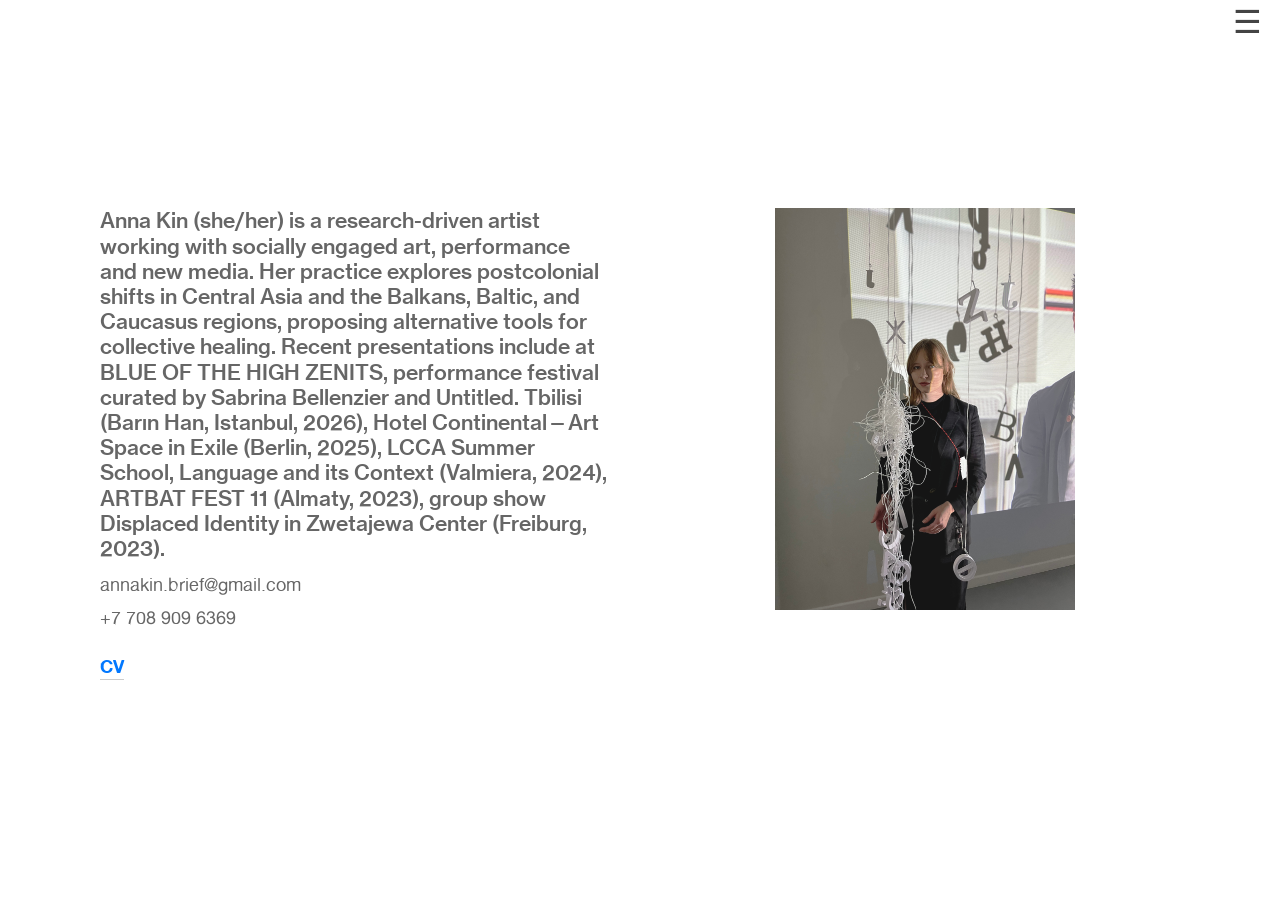
==== about.html @ 6947fdba "Copy complete portfolio as static site" ====
<!doctype html><html lang="en" data-predefined-style="true" data-css-presets="true" data-css-preset><head><meta charset="utf-8"><meta name="viewport" content="width=device-width,initial-scale=1"><title>Anna Kin — about</title><meta name="description" content="This portfolio consists of the recent artworks of Anna Kin."><link rel="icon" href="assets/a17ee777631398783863.ico"><link rel="stylesheet" href="style.css"><link rel="stylesheet" href="mirror.css"><script src="mirror.js" defer></script></head><body class="feed"><button id="menu-toggle" aria-label="Open menu" aria-expanded="false">☰</button><nav id="mirror-menu" hidden><button id="menu-close" aria-label="Close menu">×</button><a href="about.html">about</a><a href="exhibitions.html">exhibitions</a><a href="workshops.html">workshops</a><a href="music.html">music</a><a href="Performance.html">Performance</a><a href="film.html">film</a><a href="publications.html">publications</a></nav><main><section class="page_container" local-style="23669128" id="about"><div class="page container container_width"><bodycopy class="bodycopy content content_padding"><div class="page_content clearfix"><div grid-row="" grid-pad="6" grid-gutter="12">
	<div grid-col="x11" grid-pad="6" class="">
<h1>Anna Kin (she/her) is a research-driven artist working with socially engaged art, performance and new media. Her practice explores postcolonial shifts in Central Asia and the Balkans, Baltic, and Caucasus regions, proposing alternative tools for collective healing. Recent presentations include at BLUE OF THE HIGH ZENITS, performance festival curated by Sabrina Bellenzier and Untitled. Tbilisi (Barın Han, Istanbul, 2026), Hotel Continental—Art Space in Exile (Berlin, 2025), LCCA Summer School, Language and its Context (Valmiera, 2024), ARTBAT FEST 11 (Almaty, 2023), group show Displaced Identity in Zwetajewa Center (Freiburg, 2023).<br></h1><br>annakin.brief@gmail.com <br>
<br>
+7 708 909 6369<br>
<br>
<br>
<b><a href="https://docs.google.com/document/d/1amsGcHo529aUbqsrU2WfGs2Y3H0Q8c4hK-kNIRkjzw4/edit?usp=sharing" target="_blank"><span style="color: #0278ff;">CV</span></a></b><b><span style="color: #0278ff;"><a href="https://docs.google.com/document/d/1amsGcHo529aUbqsrU2WfGs2Y3H0Q8c4hK-kNIRkjzw4/edit?usp=sharing" target="_blank"></a></span></b></div>
	<div grid-col="x11" grid-pad="6"><div style="text-align: center"><img loading="lazy" decoding="async" width="3024" height="4032" width_o="3024" height_o="4032" src="assets/39c6bfffe360e32ff62e.jpg" data-mid="246921263" border="0" data-scale="59"/></div><div style="text-align: right"><br></div>
<br></div>
</div><br></div></bodycopy></div><style>[local-style="23669128"] .container_width {
}

[local-style="23669128"] body {
	background-color: initial /*!variable_defaults*/;
}

[local-style="23669128"] .backdrop {
	width: 100% /*!background_cover*/;
}

[local-style="23669128"] .page {
	min-height: 100vh /*!page_height_100vh*/;
}

[local-style="23669128"] .page_background {
	background-color: #fff /*!page_container_bgcolor*/;
}

[local-style="23669128"] .content_padding {
	padding-top: 10rem /*!main_margin*/;
	padding-bottom: 10rem /*!main_margin*/;
	padding-left: 10rem /*!main_margin*/;
	padding-right: 10rem /*!main_margin*/;
}

[data-predefined-style="true"] [local-style="23669128"] bodycopy {
	line-height: 0.9;
	font-size: 1.8rem;
}

[data-predefined-style="true"] [local-style="23669128"] bodycopy a {
}

[data-predefined-style="true"] [local-style="23669128"] h1 {
	line-height: 1.2;
	font-size: 2.1rem;
}

[data-predefined-style="true"] [local-style="23669128"] h1 a {
}

[data-predefined-style="true"] [local-style="23669128"] h2 {
	font-size: 2.1rem;
}

[data-predefined-style="true"] [local-style="23669128"] h2 a {
}

[data-predefined-style="true"] [local-style="23669128"] small {
	color: rgba(0, 0, 0, 0.4);
}

[data-predefined-style="true"] [local-style="23669128"] small a {
	color: rgba(0, 0, 0, 0.4);
}

[local-style="23669128"] .container {
	align-items: center /*!vertical_middle*/;
	-webkit-align-items: center /*!vertical_middle*/;
}

[data-predefined-style="true"] [local-style="23669128"] bodycopy a:hover {
}

[data-predefined-style="true"] [local-style="23669128"] h1 a:hover {
}

[data-predefined-style="true"] [local-style="23669128"] h2 a:hover {
}

[data-predefined-style="true"] [local-style="23669128"] small a:hover {
}</style></section></main><dialog id="zoom"><button aria-label="Close image">×</button><img alt="Enlarged artwork"></dialog></body></html>
---- style.css ----
@font-face{font-family:Icons;src:url(assets/3d970f9a0effb37c871d.woff2);unicode-range:U+E000-E15C,U+F0000,U+FE0E}@font-face{font-family:Icons;src:url(assets/3d970f9a0effb37c871d.woff2);font-weight:240;unicode-range:U+E000-E15C,U+F0000,U+FE0E}@font-face{font-family:Icons;src:url(assets/3d970f9a0effb37c871d.woff2);unicode-range:U+E000-E15C,U+F0000,U+FE0E;font-weight:400}@font-face{font-family:Icons;src:url(assets/3d970f9a0effb37c871d.woff2);unicode-range:U+E000-E15C,U+F0000,U+FE0E;font-weight:600}@font-face{font-family:Icons;src:url(assets/3d970f9a0effb37c871d.woff2);unicode-range:U+E000-E15C,U+F0000,U+FE0E;font-weight:800}@font-face{font-family:Icons;src:url(assets/3d970f9a0effb37c871d.woff2);unicode-range:U+E000-E15C,U+F0000,U+FE0E;font-style:italic}@font-face{font-family:Icons;src:url(assets/3d970f9a0effb37c871d.woff2);unicode-range:U+E000-E15C,U+F0000,U+FE0E;font-weight:200;font-style:italic}@font-face{font-family:Icons;src:url(assets/3d970f9a0effb37c871d.woff2);unicode-range:U+E000-E15C,U+F0000,U+FE0E;font-weight:400;font-style:italic}@font-face{font-family:Icons;src:url(assets/3d970f9a0effb37c871d.woff2);unicode-range:U+E000-E15C,U+F0000,U+FE0E;font-weight:600;font-style:italic}@font-face{font-family:Icons;src:url(assets/3d970f9a0effb37c871d.woff2);unicode-range:U+E000-E15C,U+F0000,U+FE0E;font-weight:800;font-style:italic}body.iconfont-loading,body.iconfont-loading *{color:transparent!important}body{-moz-osx-font-smoothing:grayscale;-webkit-font-smoothing:antialiased;-webkit-text-size-adjust:none}body.no-scroll{overflow:hidden}/*!
 * Content
 */.page{word-wrap:break-word}:focus{outline:0}.pointer-events-none{pointer-events:none}.pointer-events-auto{pointer-events:auto}.pointer-events-none .page_content .audio-player,.pointer-events-none .page_content .shop_product,.pointer-events-none .page_content a,.pointer-events-none .page_content audio,.pointer-events-none .page_content button,.pointer-events-none .page_content details,.pointer-events-none .page_content iframe,.pointer-events-none .page_content img,.pointer-events-none .page_content input,.pointer-events-none .page_content video{pointer-events:auto}.pointer-events-none .page_content *>a,.pointer-events-none .page_content>a{position:relative}s *{text-transform:inherit}#toolset{position:fixed;bottom:10px;right:10px;z-index:8}.mobile #toolset,.template_site_inframe #toolset{display:none}#toolset a{display:block;height:24px;width:24px;margin:0;padding:0;text-decoration:none;background:rgba(0,0,0,.2)}#toolset a:hover{background:rgba(0,0,0,.8)}[data-adminview] #toolset a,[data-adminview] #toolset_admin a{background:rgba(0,0,0,.04);pointer-events:none;cursor:default}#toolset_admin a:active{background:rgba(0,0,0,.7)}#toolset_admin a svg>*{transform:scale(1.1) translate(0,-.5px);transform-origin:50% 50%}#toolset_admin a svg{pointer-events:none;width:100%!important;height:auto!important}#following-container{overflow:auto;-webkit-overflow-scrolling:touch}#following-container iframe{height:100%;width:100%;position:absolute;top:0;left:0;right:0;bottom:0}:root{--following-width:-400px;--following-animation-duration:450ms}@keyframes following-open{0%{transform:translateX(0)}100%{transform:translateX(var(--following-width))}}@keyframes following-open-inverse{0%{transform:translateX(0)}100%{transform:translateX(calc(-1 * var(--following-width)))}}@keyframes following-close{0%{transform:translateX(var(--following-width))}100%{transform:translateX(0)}}@keyframes following-close-inverse{0%{transform:translateX(calc(-1 * var(--following-width)))}100%{transform:translateX(0)}}body.animate-left{animation:following-open var(--following-animation-duration);animation-fill-mode:both;animation-timing-function:cubic-bezier(.24,1,.29,1)}#following-container.animate-left{animation:following-close-inverse var(--following-animation-duration);animation-fill-mode:both;animation-timing-function:cubic-bezier(.24,1,.29,1)}#following-container.animate-left #following-frame{animation:following-close var(--following-animation-duration);animation-fill-mode:both;animation-timing-function:cubic-bezier(.24,1,.29,1)}body.animate-right{animation:following-close var(--following-animation-duration);animation-fill-mode:both;animation-timing-function:cubic-bezier(.24,1,.29,1)}#following-container.animate-right{animation:following-open-inverse var(--following-animation-duration);animation-fill-mode:both;animation-timing-function:cubic-bezier(.24,1,.29,1)}#following-container.animate-right #following-frame{animation:following-open var(--following-animation-duration);animation-fill-mode:both;animation-timing-function:cubic-bezier(.24,1,.29,1)}.slick-slider{position:relative;display:block;-moz-box-sizing:border-box;box-sizing:border-box;-webkit-user-select:none;-moz-user-select:none;-ms-user-select:none;user-select:none;-webkit-touch-callout:none;-khtml-user-select:none;-ms-touch-action:pan-y;touch-action:pan-y;-webkit-tap-highlight-color:transparent}.slick-list{position:relative;display:block;overflow:hidden;margin:0;padding:0}.slick-list:focus{outline:0}.slick-list.dragging{cursor:pointer;cursor:hand}.slick-slider .slick-list,.slick-slider .slick-track{transform:translate3d(0,0,0);will-change:transform}.slick-track{position:relative;top:0;left:0;display:block}.slick-track:after,.slick-track:before{display:table;content:'';width:1px;height:1px;margin-top:-1px;margin-left:-1px}.slick-track:after{clear:both}.slick-loading .slick-track{visibility:hidden}.slick-slide{display:none;float:left;height:100%;min-height:1px}[dir=rtl] .slick-slide{float:right}.content .slick-slide img{display:inline-block}.content .slick-slide img:not(.image-zoom){cursor:pointer}.content .scrub .slick-list,.content .scrub .slick-slide img:not(.image-zoom){cursor:ew-resize}body.slideshow-scrub-dragging *{cursor:ew-resize!important}.content .slick-slide img:not([src]),.content .slick-slide img[src='']{width:100%;height:auto}.slick-slide.slick-loading img{display:none}.slick-slide.dragging img{pointer-events:none}.slick-initialized .slick-slide{display:block}.slick-loading .slick-slide{visibility:hidden}.slick-vertical .slick-slide{display:block;height:auto;border:1px solid transparent}.slick-arrow.slick-hidden{display:none}.slick-arrow{position:absolute;z-index:9;width:0;top:0;height:100%;cursor:pointer;will-change:opacity;-webkit-transition:opacity 333ms cubic-bezier(.4,0,.22,1);transition:opacity 333ms cubic-bezier(.4,0,.22,1)}.slick-arrow.hidden{opacity:0}.slick-arrow svg{position:absolute;width:36px;height:36px;top:0;left:0;right:0;bottom:0;margin:auto;transform:translate(.25px,.25px)}.slick-arrow svg.right-arrow{transform:translate(.25px,.25px) scaleX(-1)}.slick-arrow svg:active{opacity:.75}.slick-arrow svg .arrow-shape{fill:none!important;stroke:#fff;stroke-linecap:square}.slick-arrow svg .arrow-outline{fill:none!important;stroke-width:2.5px;stroke:rgba(0,0,0,.6);stroke-linecap:square}.slick-arrow.slick-next{right:0;text-align:right}.slick-next svg,.wallpaper-navigation .slick-next svg{margin-right:10px}.mobile .slick-next svg{margin-right:10px}.slick-arrow.slick-prev{text-align:left}.slick-prev svg,.wallpaper-navigation .slick-prev svg{margin-left:10px}.mobile .slick-prev svg{margin-left:10px}.loading_animation{display:none;vertical-align:middle;z-index:15;line-height:0;pointer-events:none;border-radius:100%}.loading_animation.hidden{display:none}.loading_animation.pulsing{opacity:0;display:inline-block;animation-delay:.1s;-webkit-animation-delay:.1s;-moz-animation-delay:.1s;animation-duration:12s;animation-iteration-count:infinite;animation:fade-pulse-in .5s ease-in-out;-moz-animation:fade-pulse-in .5s ease-in-out;-webkit-animation:fade-pulse-in .5s ease-in-out;-webkit-animation-fill-mode:forwards;-moz-animation-fill-mode:forwards;animation-fill-mode:forwards}.loading_animation.pulsing.no-delay{animation-delay:0s;-webkit-animation-delay:0s;-moz-animation-delay:0s}.loading_animation div{border-radius:100%}.loading_animation div svg{max-width:100%;height:auto}.loading_animation div,.loading_animation div svg{width:20px;height:20px}.loading_animation.full-width svg{width:100%;height:auto}.loading_animation.full-width.big svg{width:100px;height:100px}.loading_animation div svg>*{fill:#ccc}.loading_animation div{-webkit-animation:spin-loading 12s ease-out;-webkit-animation-iteration-count:infinite;-moz-animation:spin-loading 12s ease-out;-moz-animation-iteration-count:infinite;animation:spin-loading 12s ease-out;animation-iteration-count:infinite}.loading_animation.hidden{display:none}[data-backdrop] .loading_animation{position:absolute;top:15px;left:15px;z-index:99}.loading_animation.position-absolute.middle{top:calc(50% - 10px);left:calc(50% - 10px)}.loading_animation.position-absolute.topleft{top:0;left:0}.loading_animation.position-absolute.middleright{top:calc(50% - 10px);right:1rem}.loading_animation.position-absolute.middleleft{top:calc(50% - 10px);left:1rem}.loading_animation.gray div svg>*{fill:#999}.loading_animation.gray-dark div svg>*{fill:#666}.loading_animation.gray-darker div svg>*{fill:#555}.loading_animation.gray-light div svg>*{fill:#ccc}.loading_animation.white div svg>*{fill:rgba(255,255,255,.85)}.loading_animation.blue div svg>*{fill:#698fff}.loading_animation.inline{display:inline-block;margin-bottom:.5ex}.loading_animation.inline.left{margin-right:.5ex}@-webkit-keyframes fade-pulse-in{0%{opacity:0}50%{opacity:.5}100%{opacity:1}}@-moz-keyframes fade-pulse-in{0%{opacity:0}50%{opacity:.5}100%{opacity:1}}@keyframes fade-pulse-in{0%{opacity:0}50%{opacity:.5}100%{opacity:1}}@-webkit-keyframes pulsate{0%{opacity:1}50%{opacity:0}100%{opacity:1}}@-moz-keyframes pulsate{0%{opacity:1}50%{opacity:0}100%{opacity:1}}@keyframes pulsate{0%{opacity:1}50%{opacity:0}100%{opacity:1}}@-webkit-keyframes spin-loading{0%{transform:rotate(0)}9%{transform:rotate(1050deg)}18%{transform:rotate(-1090deg)}20%{transform:rotate(-1080deg)}23%{transform:rotate(-1080deg)}28%{transform:rotate(-1095deg)}29%{transform:rotate(-1065deg)}34%{transform:rotate(-1080deg)}35%{transform:rotate(-1050deg)}40%{transform:rotate(-1065deg)}41%{transform:rotate(-1035deg)}44%{transform:rotate(-1035deg)}47%{transform:rotate(-2160deg)}50%{transform:rotate(-2160deg)}56%{transform:rotate(45deg)}60%{transform:rotate(45deg)}80%{transform:rotate(6120deg)}100%{transform:rotate(0)}}@keyframes spin-loading{0%{transform:rotate(0)}9%{transform:rotate(1050deg)}18%{transform:rotate(-1090deg)}20%{transform:rotate(-1080deg)}23%{transform:rotate(-1080deg)}28%{transform:rotate(-1095deg)}29%{transform:rotate(-1065deg)}34%{transform:rotate(-1080deg)}35%{transform:rotate(-1050deg)}40%{transform:rotate(-1065deg)}41%{transform:rotate(-1035deg)}44%{transform:rotate(-1035deg)}47%{transform:rotate(-2160deg)}50%{transform:rotate(-2160deg)}56%{transform:rotate(45deg)}60%{transform:rotate(45deg)}80%{transform:rotate(6120deg)}100%{transform:rotate(0)}}[grid-row]{align-items:flex-start;box-sizing:border-box;display:-webkit-box;display:-webkit-flex;display:-ms-flexbox;display:flex;-webkit-flex-wrap:wrap;-ms-flex-wrap:wrap;flex-wrap:wrap}[grid-col]{box-sizing:border-box}[grid-row] [grid-col].empty:after{content:"\0000A0";cursor:text}body.mobile[data-adminview=content-editproject] [grid-row] [grid-col].empty:after{display:none}[grid-col=auto]{-webkit-box-flex:1;-webkit-flex:1;-ms-flex:1;flex:1}[grid-col=x12]{width:100%}[grid-col=x11]{width:50%}[grid-col=x10]{width:33.33%}[grid-col=x9]{width:25%}[grid-col=x8]{width:20%}[grid-col=x7]{width:16.666666667%}[grid-col=x6]{width:14.285714286%}[grid-col=x5]{width:12.5%}[grid-col=x4]{width:11.111111111%}[grid-col=x3]{width:10%}[grid-col=x2]{width:9.090909091%}[grid-col=x1]{width:8.333333333%}[grid-col="1"]{width:8.33333%}[grid-col="2"]{width:16.66667%}[grid-col="3"]{width:25%}[grid-col="4"]{width:33.33333%}[grid-col="5"]{width:41.66667%}[grid-col="6"]{width:50%}[grid-col="7"]{width:58.33333%}[grid-col="8"]{width:66.66667%}[grid-col="9"]{width:75%}[grid-col="10"]{width:83.33333%}[grid-col="11"]{width:91.66667%}[grid-col="12"]{width:100%}body.mobile [grid-responsive] [grid-col]{width:100%;-webkit-box-flex:none;-webkit-flex:none;-ms-flex:none;flex:none}[data-ce-host=true][contenteditable=true] [grid-pad]{pointer-events:none}[data-ce-host=true][contenteditable=true] [grid-pad]>*{pointer-events:auto}[grid-pad="0"]{padding:0}[grid-pad="0.25"]{padding:.125rem}[grid-pad="0.5"]{padding:.25rem}[grid-pad="0.75"]{padding:.375rem}[grid-pad="1"]{padding:.5rem}[grid-pad="1.25"]{padding:.625rem}[grid-pad="1.5"]{padding:.75rem}[grid-pad="1.75"]{padding:.875rem}[grid-pad="2"]{padding:1rem}[grid-pad="2.5"]{padding:1.25rem}[grid-pad="3"]{padding:1.5rem}[grid-pad="3.5"]{padding:1.75rem}[grid-pad="4"]{padding:2rem}[grid-pad="5"]{padding:2.5rem}[grid-pad="6"]{padding:3rem}[grid-pad="7"]{padding:3.5rem}[grid-pad="8"]{padding:4rem}[grid-pad="9"]{padding:4.5rem}[grid-pad="10"]{padding:5rem}[grid-gutter="0"]{margin:0}[grid-gutter="0.5"]{margin:-.25rem}[grid-gutter="1"]{margin:-.5rem}[grid-gutter="1.5"]{margin:-.75rem}[grid-gutter="2"]{margin:-1rem}[grid-gutter="2.5"]{margin:-1.25rem}[grid-gutter="3"]{margin:-1.5rem}[grid-gutter="3.5"]{margin:-1.75rem}[grid-gutter="4"]{margin:-2rem}[grid-gutter="5"]{margin:-2.5rem}[grid-gutter="6"]{margin:-3rem}[grid-gutter="7"]{margin:-3.5rem}[grid-gutter="8"]{margin:-4rem}[grid-gutter="10"]{margin:-5rem}[grid-gutter="12"]{margin:-6rem}[grid-gutter="14"]{margin:-7rem}[grid-gutter="16"]{margin:-8rem}[grid-gutter="18"]{margin:-9rem}[grid-gutter="20"]{margin:-10rem}small{max-width:100%;text-decoration:inherit}img:not([src]),img[src='']{outline:1px solid rgba(177,177,177,.4);outline-offset:-1px;content:url([data-uri])}img.image-zoom{cursor:-webkit-zoom-in;cursor:-moz-zoom-in;cursor:zoom-in}#imprimatur{color:#333;font-size:10px;font-family:-apple-system,BlinkMacSystemFont,"Segoe UI",Roboto,Oxygen,Ubuntu,Cantarell,"Open Sans","Helvetica Neue",sans-serif,"Sans Serif",Icons;/*!System*/position:fixed;opacity:.3;right:-28px;bottom:160px;transform:rotate(270deg);-ms-transform:rotate(270deg);-webkit-transform:rotate(270deg);z-index:8;text-transform:uppercase;color:#999;opacity:.5;padding-bottom:2px;text-decoration:none}.mobile #imprimatur{display:none}bodycopy cargo-link a{font-family:-apple-system,BlinkMacSystemFont,"Segoe UI",Roboto,Oxygen,Ubuntu,Cantarell,"Open Sans","Helvetica Neue",sans-serif,"Sans Serif",Icons;/*!System*/font-size:12px;font-style:normal;font-weight:400;transform:rotate(270deg);text-decoration:none;position:fixed!important;right:-27px;bottom:100px;text-decoration:none;letter-spacing:normal;background:0 0;border:0;border-bottom:0;outline:0}/*! PhotoSwipe Default UI CSS by Dmitry Semenov | photoswipe.com | MIT license */.pswp--has_mouse .pswp__button--arrow--left,.pswp--has_mouse .pswp__button--arrow--right,.pswp__ui{visibility:visible}.pswp--minimal--dark .pswp__top-bar,.pswp__button{background:0 0}.pswp,.pswp__bg,.pswp__container,.pswp__img--placeholder,.pswp__zoom-wrap,.quick-view-navigation{-webkit-backface-visibility:hidden}.pswp__button{cursor:pointer;opacity:1;-webkit-appearance:none;transition:opacity .2s;-webkit-box-shadow:none;box-shadow:none}.pswp__button-close>svg{top:10px;right:10px;margin-left:auto}.pswp--touch .quick-view-navigation{display:none}.pswp__ui{-webkit-font-smoothing:auto;opacity:1;z-index:1550}.quick-view-navigation{will-change:opacity;-webkit-transition:opacity 333ms cubic-bezier(.4,0,.22,1);transition:opacity 333ms cubic-bezier(.4,0,.22,1)}.quick-view-navigation .pswp__group .pswp__button{pointer-events:auto}.pswp__button>svg{position:absolute;width:36px;height:36px}.quick-view-navigation .pswp__group:active svg{opacity:.75}.pswp__button svg .shape-shape{fill:#fff}.pswp__button svg .shape-outline{fill:#000}.pswp__button-prev>svg{top:0;bottom:0;left:10px;margin:auto}.pswp__button-next>svg{top:0;bottom:0;right:10px;margin:auto}.quick-view-navigation .pswp__group .pswp__button-prev{position:absolute;left:0;top:0;width:0;height:100%}.quick-view-navigation .pswp__group .pswp__button-next{position:absolute;right:0;top:0;width:0;height:100%}.quick-view-navigation .close-button,.quick-view-navigation .left-arrow,.quick-view-navigation .right-arrow{transform:translate(.25px,.25px)}.quick-view-navigation .right-arrow{transform:translate(.25px,.25px) scaleX(-1)}.pswp__button svg .shape-outline{fill:transparent!important;stroke:#000;stroke-width:2.5px;stroke-linecap:square}.pswp__button svg .shape-shape{fill:transparent!important;stroke:#fff;stroke-width:1.5px;stroke-linecap:square}.pswp__bg,.pswp__scroll-wrap,.pswp__zoom-wrap{width:100%;position:absolute}.quick-view-navigation .pswp__group .pswp__button-close{margin:0}.pswp__container,.pswp__item,.pswp__zoom-wrap{right:0;bottom:0;top:0;position:absolute;left:0}.pswp__ui--hidden .pswp__button{opacity:.001}.pswp__ui--hidden .pswp__button,.pswp__ui--hidden .pswp__button *{pointer-events:none}.pswp .pswp__ui.pswp__ui--displaynone{display:none}.pswp__element--disabled{display:none!important}/*! PhotoSwipe main CSS by Dmitry Semenov | photoswipe.com | MIT license */.pswp{position:fixed;display:none;height:100%;width:100%;top:0;left:0;right:0;bottom:0;margin:auto;-ms-touch-action:none;touch-action:none;z-index:9999999;-webkit-text-size-adjust:100%;line-height:initial;letter-spacing:initial;outline:0}.pswp img{max-width:none}.pswp--zoom-disabled .pswp__img{cursor:default!important}.pswp--animate_opacity{opacity:.001;will-change:opacity;-webkit-transition:opacity 333ms cubic-bezier(.4,0,.22,1);transition:opacity 333ms cubic-bezier(.4,0,.22,1)}.pswp--open{display:block}.pswp--zoom-allowed .pswp__img{cursor:-webkit-zoom-in;cursor:-moz-zoom-in;cursor:zoom-in}.pswp--zoomed-in .pswp__img{cursor:-webkit-grab;cursor:-moz-grab;cursor:grab}.pswp--dragging .pswp__img{cursor:-webkit-grabbing;cursor:-moz-grabbing;cursor:grabbing}.pswp__bg{left:0;top:0;height:100%;opacity:0;transform:translateZ(0);will-change:opacity}.pswp__scroll-wrap{left:0;top:0;height:100%}.pswp__container,.pswp__zoom-wrap{-ms-touch-action:none;touch-action:none}.pswp__container,.pswp__img{-webkit-user-select:none;-moz-user-select:none;-ms-user-select:none;user-select:none;-webkit-tap-highlight-color:transparent;-webkit-touch-callout:none}.pswp__zoom-wrap{-webkit-transform-origin:left top;-ms-transform-origin:left top;transform-origin:left top;-webkit-transition:-webkit-transform 222ms cubic-bezier(.4,0,.22,1);transition:transform 222ms cubic-bezier(.4,0,.22,1)}.pswp__bg{-webkit-transition:opacity 222ms cubic-bezier(.4,0,.22,1);transition:opacity 222ms cubic-bezier(.4,0,.22,1)}.pswp--animated-in .pswp__bg,.pswp--animated-in .pswp__zoom-wrap{-webkit-transition:none;transition:none}.pswp--hide-overflow .pswp__scroll-wrap,.pswp--hide-overflow.pswp{overflow:hidden}.pswp__img{position:absolute;width:auto;height:auto;top:0;left:0}.pswp__img--placeholder--blank{background:#222}.pswp--ie .pswp__img{width:100%!important;height:auto!important;left:0;top:0}.pswp__ui--idle{opacity:0}.pswp__error-msg{position:absolute;left:0;top:50%;width:100%;text-align:center;font-size:14px;line-height:16px;margin-top:-8px;color:#ccc}.pswp__error-msg a{color:#ccc;text-decoration:underline}.pswp__error-msg{font-family:-apple-system,BlinkMacSystemFont,"Segoe UI",Roboto,Oxygen,Ubuntu,Cantarell,"Open Sans","Helvetica Neue",sans-serif}.quick-view.mouse-down .iframe-item{pointer-events:none!important}.quick-view-caption-positioner{pointer-events:none;width:100%;height:100%}.quick-view-caption-wrapper{margin:auto;position:absolute;bottom:0;left:0;right:0}.quick-view-horizontal-align-left .quick-view-caption-wrapper{margin-left:0}.quick-view-horizontal-align-right .quick-view-caption-wrapper{margin-right:0}[data-quick-view-caption]{transition:.1s opacity ease-in-out;position:absolute;bottom:0;left:0;right:0}.quick-view-horizontal-align-left [data-quick-view-caption]{text-align:left}.quick-view-horizontal-align-right [data-quick-view-caption]{text-align:right}.quick-view-caption{transition:.1s opacity ease-in-out}.quick-view-caption>*{display:inline-block}.quick-view-caption *{pointer-events:auto}.quick-view-caption.hidden{opacity:0}.shop_product .dropdown_wrapper{flex:0 0 100%;position:relative}.shop_product select{appearance:none;-moz-appearance:none;-webkit-appearance:none;outline:0;-webkit-font-smoothing:antialiased;-moz-osx-font-smoothing:grayscale;cursor:pointer;border-radius:0;white-space:nowrap;overflow:hidden!important;text-overflow:ellipsis}.shop_product select.dropdown::-ms-expand{display:none}.shop_product a{cursor:pointer;border-bottom:none;text-decoration:none}.shop_product a.out-of-stock{pointer-events:none}body.audio-player-dragging *{cursor:ew-resize!important}.audio-player{display:inline-flex;flex:1 0 calc(100% - 2px);width:calc(100% - 2px)}.audio-player .button{height:100%;flex:0 0 3.3rem;display:flex}.audio-player .separator{left:3.3rem;height:100%}.audio-player .buffer{width:0%;height:100%;transition:left .3s linear,width .3s linear}.audio-player.seeking .buffer{transition:left 0s,width 0s}.audio-player.seeking{user-select:none;-webkit-user-select:none;cursor:ew-resize}.audio-player.seeking *{user-select:none;-webkit-user-select:none;cursor:ew-resize}.audio-player .bar{overflow:hidden;display:flex;justify-content:space-between;align-content:center;flex-grow:1}.audio-player .progress{width:0%;height:100%;transition:width .3s linear}.audio-player.seeking .progress{transition:width 0s}.audio-player .pause,.audio-player .play{cursor:pointer;height:100%}.audio-player .note-icon{margin:auto 0;order:2;flex:0 1 auto}.audio-player .title{white-space:nowrap;overflow:hidden;text-overflow:ellipsis;pointer-events:none;user-select:none;padding:.5rem 0 .5rem 1rem;margin:auto auto auto 0;flex:0 3 auto;min-width:0;width:100%}.audio-player .total-time{flex:0 1 auto;margin:auto 0}.audio-player .current-time,.audio-player .play-text{flex:0 1 auto;margin:auto 0}.audio-player .stream-anim{user-select:none;margin:auto auto auto 0}.audio-player .stream-anim span{display:inline-block}.audio-player .buffer,.audio-player .current-time,.audio-player .note-svg,.audio-player .play-text,.audio-player .separator,.audio-player .total-time{user-select:none;pointer-events:none}.audio-player .buffer,.audio-player .play-text,.audio-player .progress{position:absolute}.audio-player,.audio-player .bar,.audio-player .button,.audio-player .current-time,.audio-player .note-icon,.audio-player .pause,.audio-player .play,.audio-player .total-time{position:relative}body.mobile .audio-player,body.mobile .audio-player *{-webkit-touch-callout:none}#standalone-admin-frame{border:0;width:400px;position:absolute;right:0;top:0;height:100vh;z-index:99}body[standalone-admin=true] #standalone-admin-frame{transform:translate(0,0)}body[standalone-admin=true] .main_container{width:calc(100% - 400px)}body[standalone-admin=false] #standalone-admin-frame{transform:translate(100%,0)}body[standalone-admin=false] .main_container{width:100%}.toggle_standaloneAdmin{position:fixed;top:0;right:400px;height:40px;width:40px;z-index:999;cursor:pointer;background-color:rgba(0,0,0,.4)}.toggle_standaloneAdmin:active{opacity:.7}body[standalone-admin=false] .toggle_standaloneAdmin{right:0}.toggle_standaloneAdmin *{color:#fff;fill:#fff}.toggle_standaloneAdmin svg{padding:6px;width:100%;height:100%;opacity:.85}body[standalone-admin=false] .toggle_standaloneAdmin #close,body[standalone-admin=true] .toggle_standaloneAdmin #backdropsettings{display:none}.toggle_standaloneAdmin>div{width:100%;height:100%}#admin_toggle_button{position:fixed;top:50%;transform:translate(0,-50%);right:400px;height:36px;width:12px;z-index:999;cursor:pointer;background-color:rgba(0,0,0,.09);padding-left:2px;margin-right:5px}#admin_toggle_button .bar{content:'';background:rgba(0,0,0,.09);position:fixed;width:5px;bottom:0;top:0;z-index:10}#admin_toggle_button:active{background:rgba(0,0,0,.065)}#admin_toggle_button *{color:#fff;fill:#fff}#admin_toggle_button svg{padding:0;width:16px;height:36px;margin-left:1px;opacity:1}#admin_toggle_button svg *{fill:#fff;opacity:1}#admin_toggle_button[data-state=closed] .toggle_admin_close{display:none}#admin_toggle_button[data-state=closed],#admin_toggle_button[data-state=closed] .toggle_admin_open{width:20px;cursor:pointer;margin:0}#admin_toggle_button[data-state=closed] svg{margin-left:2px}#admin_toggle_button[data-state=open] .toggle_admin_open{display:none}select,select *{text-rendering:auto!important}b b{font-weight:inherit}*{-webkit-box-sizing:border-box;-moz-box-sizing:border-box;box-sizing:border-box}customhtml>*{position:relative;z-index:10}body,html{min-height:100vh;margin:0;padding:0}html{touch-action:manipulation;position:relative;background-color:#fff}.main_container{min-height:100vh;width:100%;overflow:hidden}.container{display:-webkit-box;display:-webkit-flex;display:-moz-box;display:-ms-flexbox;display:flex;-webkit-flex-wrap:wrap;-moz-flex-wrap:wrap;-ms-flex-wrap:wrap;flex-wrap:wrap;max-width:100%;width:100%;overflow:visible}.container{align-items:flex-start;-webkit-align-items:flex-start}.page{z-index:2}.page ul li>text-limit{display:block}.content,.content_container,.pinned{-webkit-flex:1 0 auto;-moz-flex:1 0 auto;-ms-flex:1 0 auto;flex:1 0 auto;max-width:100%}.content_container{width:100%}.content_container.full_height{min-height:100vh}.page_background{position:absolute;top:0;left:0;width:100%;height:100%}.page_container{position:relative;overflow:visible;width:100%}.backdrop{position:absolute;top:0;z-index:1;width:100%;height:100%;max-height:100vh}.backdrop>div{position:absolute;top:0;left:0;width:100%;height:100%;-webkit-backface-visibility:hidden;backface-visibility:hidden;transform:translate3d(0,0,0);contain:strict}[data-backdrop].backdrop>div[data-overflowing]{max-height:100vh;position:absolute;top:0;left:0}body.mobile [split-responsive]{display:flex;flex-direction:column}body.mobile [split-responsive] .container{width:100%;order:2}body.mobile [split-responsive] .backdrop{position:relative;height:50vh;width:100%;order:1}body.mobile [split-responsive] [data-auxiliary].backdrop{position:absolute;height:50vh;width:100%;order:1}.page{position:relative;z-index:2}img[data-align=left]{float:left}img[data-align=right]{float:right}[data-rotation]{transform-origin:center center}.content .page_content:not([contenteditable=true]) [data-draggable]{pointer-events:auto!important;backface-visibility:hidden}.preserve-3d{-moz-transform-style:preserve-3d;transform-style:preserve-3d}.content .page_content:not([contenteditable=true]) [data-draggable] iframe{pointer-events:none!important}.dragging-active iframe{pointer-events:none!important}.content .page_content:not([contenteditable=true]) [data-draggable]:active{opacity:1}.content .scroll-transition-fade{transition:transform 1s ease-in-out,opacity .8s ease-in-out}.content .scroll-transition-fade.below-viewport{opacity:0;transform:translateY(40px)}.mobile.full_width .page_container:not([split-layout]) .container_width{width:100%}[data-view=pinned_bottom] .bottom_pin_invisibility{visibility:hidden}.pinned{position:relative;width:100%}.pinned .page_container.accommodate:not(.fixed):not(.overlay){z-index:2}.pinned .page_container.overlay{position:absolute;z-index:4}.pinned .page_container.overlay.fixed{position:fixed}.pinned .page_container.overlay.fixed .page{max-height:100vh;-webkit-overflow-scrolling:touch}.pinned .page_container.overlay.fixed .page.allow-scroll{overflow-y:auto;overflow-x:hidden}.pinned .page_container.overlay.fixed .page.allow-scroll{align-items:flex-start;-webkit-align-items:flex-start}.pinned .page_container .page.allow-scroll::-webkit-scrollbar{width:0;background:0 0;display:none}.pinned.pinned_top .page_container.overlay{left:0;top:0}.pinned.pinned_bottom .page_container.overlay{left:0;bottom:0}div[data-container=set]:empty{margin-top:1px}.thumbnails{position:relative;z-index:1}[thumbnails=grid]{align-items:baseline}[thumbnails=justify] .thumbnail{box-sizing:content-box}[thumbnails][data-padding-zero] .thumbnail{margin-bottom:-1px}[thumbnails=montessori] .thumbnail{pointer-events:auto;position:absolute}[thumbnails] .thumbnail>a{display:block;text-decoration:none}[thumbnails=montessori]{height:0}[thumbnails][data-resizing],[thumbnails][data-resizing] *{cursor:nwse-resize}[thumbnails] .thumbnail .resize-handle{cursor:nwse-resize;width:26px;height:26px;padding:5px;position:absolute;opacity:.75;right:-1px;bottom:-1px;z-index:100}[thumbnails][data-resizing] .resize-handle{display:none}[thumbnails] .thumbnail .resize-handle svg{position:absolute;top:0;left:0}[thumbnails] .thumbnail .resize-handle:hover{opacity:1}[data-can-move].thumbnail .resize-handle svg .resize_path_outline{fill:#fff}[data-can-move].thumbnail .resize-handle svg .resize_path{fill:#000}[thumbnails=montessori] .thumbnail_sizer{height:0;width:100%;position:relative;padding-bottom:100%;pointer-events:none}[thumbnails] .thumbnail img{display:block;min-height:3px;margin-bottom:0}[thumbnails] .thumbnail img:not([src]),img[src=""]{margin:0!important;width:100%;min-height:3px;height:100%!important;position:absolute}[aspect-ratio="1x1"].thumb_image{height:0;padding-bottom:100%;overflow:hidden}[aspect-ratio="4x3"].thumb_image{height:0;padding-bottom:75%;overflow:hidden}[aspect-ratio="16x9"].thumb_image{height:0;padding-bottom:56.25%;overflow:hidden}[thumbnails] .thumb_image{width:100%;position:relative}[thumbnails][thumbnail-vertical-align=top]{align-items:flex-start}[thumbnails][thumbnail-vertical-align=middle]{align-items:center}[thumbnails][thumbnail-vertical-align=bottom]{align-items:baseline}[thumbnails][thumbnail-horizontal-align=left]{justify-content:flex-start}[thumbnails][thumbnail-horizontal-align=middle]{justify-content:center}[thumbnails][thumbnail-horizontal-align=right]{justify-content:flex-end}.thumb_image.default_image>svg{position:absolute;top:0;left:0;bottom:0;right:0;width:100%;height:100%}.thumb_image.default_image{outline:1px solid #ccc;outline-offset:-1px;position:relative}.mobile.full_width [data-view=Thumbnail] .thumbnails_width{width:100%}.content [data-draggable] a:active,.content [data-draggable] img:active{opacity:initial}.content .draggable-dragging{opacity:initial}[data-draggable].draggable_visible{visibility:visible}[data-draggable].draggable_hidden{visibility:hidden}.gallery_card [data-draggable],.marquee [data-draggable]{visibility:inherit}[data-draggable]{visibility:visible;background-color:rgba(0,0,0,.003)}#site_menu_panel_container .image-gallery:not(.initialized){height:0;padding-bottom:100%;min-height:initial}.image-gallery:not(.initialized){min-height:100vh;visibility:hidden;width:100%}.image-gallery .gallery_card img{display:block;width:100%;height:auto}.image-gallery .gallery_card{transform-origin:center}.image-gallery .gallery_card.dragging{opacity:.1;transform:initial!important}.image-gallery:not([image-gallery=slideshow]) .gallery_card iframe:only-child,.image-gallery:not([image-gallery=slideshow]) .gallery_card video:only-child{width:100%;height:100%;top:0;left:0;position:absolute}.image-gallery[image-gallery=slideshow] .gallery_card video[muted][autoplay]:not([controls]),.image-gallery[image-gallery=slideshow] .gallery_card video[muted][data-autoplay]:not([controls]){pointer-events:none}.image-gallery [image-gallery-pad="0"] video:only-child{object-fit:cover;height:calc(100% + 1px)}div.image-gallery>a,div.image-gallery>iframe,div.image-gallery>img,div.image-gallery>video{display:none}[image-gallery-row]{align-items:flex-start;box-sizing:border-box;display:-webkit-box;display:-webkit-flex;display:-ms-flexbox;display:flex;-webkit-flex-wrap:wrap;-ms-flex-wrap:wrap;flex-wrap:wrap}.image-gallery .gallery_card_image{width:100%;position:relative}[data-predefined-style=true] .image-gallery a.gallery_card{display:block;border:none}[image-gallery-col]{box-sizing:border-box}[image-gallery-col=x12]{width:100%}[image-gallery-col=x11]{width:50%}[image-gallery-col=x10]{width:33.33%}[image-gallery-col=x9]{width:25%}[image-gallery-col=x8]{width:20%}[image-gallery-col=x7]{width:16.666666667%}[image-gallery-col=x6]{width:14.285714286%}[image-gallery-col=x5]{width:12.5%}[image-gallery-col=x4]{width:11.111111111%}[image-gallery-col=x3]{width:10%}[image-gallery-col=x2]{width:9.090909091%}[image-gallery-col=x1]{width:8.333333333%}.content .page_content [image-gallery-pad].image-gallery{pointer-events:none}.content .page_content [image-gallery-pad].image-gallery .gallery_card_image>*,.content .page_content [image-gallery-pad].image-gallery .gallery_image_caption{pointer-events:auto}.content .page_content [image-gallery-pad="0"]{padding:0}.content .page_content [image-gallery-pad="0.25"]{padding:.125rem}.content .page_content [image-gallery-pad="0.5"]{padding:.25rem}.content .page_content [image-gallery-pad="0.75"]{padding:.375rem}.content .page_content [image-gallery-pad="1"]{padding:.5rem}.content .page_content [image-gallery-pad="1.25"]{padding:.625rem}.content .page_content [image-gallery-pad="1.5"]{padding:.75rem}.content .page_content [image-gallery-pad="1.75"]{padding:.875rem}.content .page_content [image-gallery-pad="2"]{padding:1rem}.content .page_content [image-gallery-pad="2.5"]{padding:1.25rem}.content .page_content [image-gallery-pad="3"]{padding:1.5rem}.content .page_content [image-gallery-pad="3.5"]{padding:1.75rem}.content .page_content [image-gallery-pad="4"]{padding:2rem}.content .page_content [image-gallery-pad="5"]{padding:2.5rem}.content .page_content [image-gallery-pad="6"]{padding:3rem}.content .page_content [image-gallery-pad="7"]{padding:3.5rem}.content .page_content [image-gallery-pad="8"]{padding:4rem}.content .page_content [image-gallery-pad="9"]{padding:4.5rem}.content .page_content [image-gallery-pad="10"]{padding:5rem}.content .page_content [image-gallery-gutter="0"]{margin:0}.content .page_content [image-gallery-gutter="0.5"]{margin:-.25rem}.content .page_content [image-gallery-gutter="1"]{margin:-.5rem}.content .page_content [image-gallery-gutter="1.5"]{margin:-.75rem}.content .page_content [image-gallery-gutter="2"]{margin:-1rem}.content .page_content [image-gallery-gutter="2.5"]{margin:-1.25rem}.content .page_content [image-gallery-gutter="3"]{margin:-1.5rem}.content .page_content [image-gallery-gutter="3.5"]{margin:-1.75rem}.content .page_content [image-gallery-gutter="4"]{margin:-2rem}.content .page_content [image-gallery-gutter="5"]{margin:-2.5rem}.content .page_content [image-gallery-gutter="6"]{margin:-3rem}.content .page_content [image-gallery-gutter="7"]{margin:-3.5rem}.content .page_content [image-gallery-gutter="8"]{margin:-4rem}.content .page_content [image-gallery-gutter="10"]{margin:-5rem}.content .page_content [image-gallery-gutter="12"]{margin:-6rem}.content .page_content [image-gallery-gutter="14"]{margin:-7rem}.content .page_content [image-gallery-gutter="16"]{margin:-8rem}.content .page_content [image-gallery-gutter="18"]{margin:-9rem}.content .page_content [image-gallery-gutter="20"]{margin:-10rem}[image-gallery=slideshow]:not(.initialized)>*{min-height:1px;opacity:0;min-width:100%}[image-gallery=slideshow][data-constrained-by=height] [image-gallery-vertical-align].slick-track{align-items:flex-start}[image-gallery=slideshow] img.image-zoom:active{opacity:initial}[image-gallery=slideshow].slick-initialized .gallery_card{pointer-events:none}[image-gallery=slideshow].slick-initialized .gallery_card.slick-current{pointer-events:auto}[image-gallery=slideshow] .gallery_card:not(.has_caption){line-height:0}.content .page_content [image-gallery=slideshow].image-gallery>*{pointer-events:auto}.content [image-gallery=slideshow].image-gallery.slick-initialized .gallery_card{overflow:hidden;margin:0;display:flex;flex-flow:row wrap;flex-shrink:0}.content [image-gallery=slideshow].image-gallery.slick-initialized .gallery_card.slick-current{overflow:visible}[image-gallery=slideshow] .gallery_image_caption{opacity:1;transition:opacity .3s;-webkit-transition:opacity .3s;width:100%;margin-left:auto;margin-right:auto;clear:both}[image-gallery-horizontal-align=left] .gallery_image_caption{text-align:left}[image-gallery-horizontal-align=middle] .gallery_image_caption{text-align:center}[image-gallery-horizontal-align=right] .gallery_image_caption{text-align:right}[image-gallery=slideshow][data-slideshow-in-transition] .gallery_image_caption{opacity:0;transition:opacity .3s;-webkit-transition:opacity .3s}[image-gallery=slideshow] .gallery_card_image{width:initial;margin:0;display:inline-block}[image-gallery=slideshow] .gallery_card img{margin:0;display:block}[image-gallery=slideshow][data-exploded]{align-items:flex-start;box-sizing:border-box;display:-webkit-box;display:-webkit-flex;display:-ms-flexbox;display:flex;-webkit-flex-wrap:wrap;-ms-flex-wrap:wrap;flex-wrap:wrap;justify-content:flex-start;align-content:flex-start}[image-gallery=slideshow][data-exploded] .gallery_card{padding:1rem;width:16.666%}[image-gallery=slideshow][data-exploded] .gallery_card_image{height:0;display:block;width:100%}[image-gallery=grid]{align-items:baseline}[image-gallery=grid] .gallery_card.has_caption .gallery_card_image{display:block}[image-gallery=grid] [image-gallery-pad="0"].gallery_card{margin-bottom:-1px}[image-gallery=grid] .gallery_card img{margin:0}[image-gallery=columns] .gallery_card img{margin:0}[image-gallery=justify]{align-items:flex-start}[image-gallery=justify] .gallery_card img{margin:0}[image-gallery=montessori][image-gallery-row]{display:block}[image-gallery=montessori] a.gallery_card,[image-gallery=montessori] div.gallery_card{position:absolute;pointer-events:auto}[image-gallery=montessori][data-can-move] .gallery_card,[image-gallery=montessori][data-can-move] .gallery_card .gallery_card_image,[image-gallery=montessori][data-can-move] .gallery_card .gallery_card_image>*{cursor:move}[image-gallery=montessori]{position:relative;height:0}[image-gallery=freeform] .gallery_card{position:relative}[image-gallery=freeform] [image-gallery-pad="0"].gallery_card{margin-bottom:-1px}[image-gallery-vertical-align]{display:flex;flex-flow:row wrap}[image-gallery-vertical-align].slick-track{display:flex;flex-flow:row nowrap}.image-gallery .slick-list{margin-bottom:-.3px}[image-gallery-vertical-align=top]{align-content:flex-start;align-items:flex-start}[image-gallery-vertical-align=middle]{align-items:center;align-content:center}[image-gallery-vertical-align=bottom]{align-content:flex-end;align-items:flex-end}[image-gallery-horizontal-align=left]{justify-content:flex-start}[image-gallery-horizontal-align=middle]{justify-content:center}[image-gallery-horizontal-align=right]{justify-content:flex-end}.image-gallery[data-resizing],.image-gallery[data-resizing] *{cursor:nwse-resize!important}.image-gallery .gallery_card .resize-handle,.image-gallery .gallery_card .resize-handle *{cursor:nwse-resize!important}.image-gallery .gallery_card .resize-handle{width:26px;height:26px;padding:5px;position:absolute;opacity:.75;right:-1px;bottom:-1px;z-index:10}.image-gallery[data-resizing] .resize-handle{display:none}.image-gallery .gallery_card .resize-handle svg{cursor:nwse-resize!important;position:absolute;top:0;left:0}.image-gallery .gallery_card .resize-handle:hover{opacity:1}[data-can-move].gallery_card .resize-handle svg .resize_path_outline{fill:#fff}[data-can-move].gallery_card .resize-handle svg .resize_path{fill:#000}[image-gallery=montessori] .thumbnail_sizer{height:0;width:100%;position:relative;padding-bottom:100%;pointer-events:none}#site_menu_button{display:block;text-decoration:none;pointer-events:auto;z-index:9;vertical-align:top;cursor:pointer;box-sizing:content-box;font-family:Icons}#site_menu_button.custom_icon{padding:0;line-height:0}#site_menu_button.custom_icon img{width:100%;height:auto}#site_menu_wrapper.disabled #site_menu_button{display:none}#site_menu_wrapper.mobile_only #site_menu_button{display:none}body.mobile #site_menu_wrapper.mobile_only:not(.disabled) #site_menu_button:not(.active){display:block}#site_menu_panel_container[data-type=cargo_menu] #site_menu_panel{display:block;position:fixed;top:0;right:0;bottom:0;left:0;z-index:10;cursor:default}.site_menu{pointer-events:auto;position:absolute;z-index:11;top:0;bottom:0;line-height:0;max-width:400px;min-width:300px;font-size:20px;text-align:left;background:rgba(20,20,20,.95);padding:20px 30px 90px 30px;overflow-y:auto;overflow-x:hidden;display:-webkit-box;display:-webkit-flex;display:-ms-flexbox;display:flex;-webkit-box-orient:vertical;-webkit-box-direction:normal;-webkit-flex-direction:column;-ms-flex-direction:column;flex-direction:column;-webkit-box-pack:start;-webkit-justify-content:flex-start;-ms-flex-pack:start;justify-content:flex-start}body.mobile #site_menu_wrapper .site_menu{-webkit-overflow-scrolling:touch;min-width:auto;max-width:100%;width:100%;padding:20px}#site_menu_wrapper[data-sitemenu-position=bottom-left] #site_menu,#site_menu_wrapper[data-sitemenu-position=top-left] #site_menu{left:0}#site_menu_wrapper[data-sitemenu-position=bottom-right] #site_menu,#site_menu_wrapper[data-sitemenu-position=top-right] #site_menu{right:0}#site_menu_wrapper[data-type=page] .site_menu{right:0;left:0;width:100%;padding:0;margin:0;background:0 0}.site_menu_wrapper.open .site_menu{display:block}.site_menu div{display:block}.site_menu a{text-decoration:none;display:inline-block;color:rgba(255,255,255,.75);max-width:100%;overflow:hidden;white-space:nowrap;text-overflow:ellipsis;line-height:1.4}.site_menu div a.active{color:rgba(255,255,255,.4)}.site_menu div.set-link>a{font-weight:700}.site_menu div.hidden{display:none}.site_menu .close{display:block;position:absolute;top:0;right:10px;font-size:60px;line-height:50px;font-weight:200;color:rgba(255,255,255,.4);cursor:pointer;user-select:none}#site_menu_panel_container .page_container{position:relative;overflow:hidden;background:0 0;z-index:2}#site_menu_panel_container .site_menu_page_wrapper{position:fixed;top:0;left:0;overflow-y:auto;-webkit-overflow-scrolling:touch;height:100%;width:100%;z-index:100}#site_menu_panel_container .site_menu_page_wrapper .backdrop{pointer-events:none}#site_menu_panel_container #site_menu_page_overlay{position:fixed;top:0;right:0;bottom:0;left:0;cursor:default;z-index:1}#shop_button{display:block;text-decoration:none;pointer-events:auto;z-index:9;vertical-align:top;cursor:pointer;box-sizing:content-box;font-family:Icons}#shop_button.custom_icon{padding:0;line-height:0}#shop_button.custom_icon img{width:100%;height:auto}#shop_button.disabled{display:none}.loading[data-loading]{display:none;position:fixed;bottom:8px;left:8px;z-index:100}.new_site_button_wrapper{font-size:1.8rem;font-weight:400;color:rgba(0,0,0,.85);font-family:-apple-system,BlinkMacSystemFont,'Segoe UI',Roboto,Oxygen,Ubuntu,Cantarell,'Open Sans','Helvetica Neue',sans-serif,'Sans Serif',Icons;font-style:normal;line-height:1.4;color:#fff;position:fixed;bottom:0;right:0;z-index:999}body.template_site #toolset{display:none!important}body.mobile .new_site_button{display:none}.new_site_button{display:flex;height:44px;cursor:pointer}.new_site_button .plus{width:44px;height:100%}.new_site_button .plus svg{width:100%;height:100%}.new_site_button .plus svg line{stroke:#000;stroke-width:2px}.new_site_button .plus:after,.new_site_button .plus:before{content:'';width:30px;height:2px}.new_site_button .text{background:#0fce83;display:none;padding:7.5px 15px 7.5px 15px;height:100%;font-size:20px;color:#222}.new_site_button:active{opacity:.8}.new_site_button.show_full .text{display:block}.new_site_button.show_full .plus{display:none}html:not(.admin-wrapper) .template_site #confirm_modal [data-progress] .progress-indicator:after{content:'Generating Site...';padding:7.5px 15px;right:-200px;color:#000}bodycopy svg.marker-overlay,bodycopy svg.marker-overlay *{transform-origin:0 0;-webkit-transform-origin:0 0;box-sizing:initial}bodycopy svg#svgroot{box-sizing:initial}bodycopy svg.marker-overlay{padding:inherit;position:absolute;left:0;top:0;width:100%;height:100%;min-height:1px;overflow:visible;pointer-events:none;z-index:999}bodycopy svg.marker-overlay *{pointer-events:initial}bodycopy svg.marker-overlay text{letter-spacing:initial}bodycopy svg.marker-overlay a{cursor:pointer}.marquee:not(.torn-down){overflow:hidden;width:100%;position:relative;padding-bottom:.25em;padding-top:.25em;margin-bottom:-.25em;margin-top:-.25em;contain:layout}.marquee .marquee_contents{will-change:transform;display:flex;flex-direction:column}.marquee[behavior][direction].torn-down{white-space:normal}.marquee[behavior=bounce] .marquee_contents{display:block;float:left;clear:both}.marquee[behavior=bounce] .marquee_inner{display:block}.marquee[behavior=bounce][direction=vertical] .marquee_contents{width:100%}.marquee[behavior=bounce][direction=diagonal] .marquee_inner:last-child,.marquee[behavior=bounce][direction=vertical] .marquee_inner:last-child{position:relative;visibility:hidden}.marquee[behavior=bounce][direction=horizontal],.marquee[behavior=scroll][direction=horizontal]{white-space:pre}.marquee[behavior=scroll][direction=horizontal] .marquee_contents{display:inline-flex;white-space:nowrap;min-width:100%}.marquee[behavior=scroll][direction=horizontal] .marquee_inner{min-width:100%}.marquee[behavior=scroll] .marquee_inner:first-child{will-change:transform;position:absolute;width:100%;top:0;left:0}.cycle{display:none}
 {{{ page_options.local_css }}} 
 {{{ page_options.local_css }}} 
/**
 * Content
 */

body {
	background-color: #fff;
	color: #000;
}

a:active {
	opacity: 0.7;
}

.page a.active {
	opacity: .4;
}

i,
em {
	font-style: italic;
}

b,
strong {
	font-weight: bolder;
}

sub,
sup {
	position: relative;
	vertical-align: baseline;
}

sub {
	top: 0.3em;
}

sup {
	top: -0.4em;
}

s {
	text-decoration: line-through;
}

img {
	border: 0;
	padding: 0;
}

ul,
ol {
	margin: 0;
	padding: 0 0 0 1em;
}

blockquote {
	margin: 0;
	padding: 0 0 0 2em;
}

hr {
	background: rgba(127, 127, 127, 0.2);
	border: 0;
	height: 1px;
	display: block;
}

.content img {
	float: none;
	margin-bottom: .5em;
}

.gallery_image_caption {
    margin-top: 1.2rem;
    margin-bottom: 0.5rem;
    font-size: 1.1rem;
	font-weight: 400;
	color: rgba(0, 0, 0, 0.35);
	font-family: "Neue Haas Grotesk", Icons;
	font-style: normal;
	line-height: 1.3;	
}

/**
 * Loading Animation
 */

.loading[data-loading] {
	position: fixed;
	bottom: 8px; 
    left: 8px;
}

/**
 * Editor styles
 */

[data-predefined-style="true"] bodycopy {
	font-size: 2rem;
	font-weight: 400;
	color: rgba(0, 0, 0, 0.6);
	font-family: "Alte Haas Grotesk", Icons;
	font-style: normal;
	line-height: 1;
}

[data-predefined-style="true"] bodycopy a {
    border-bottom: 1px solid rgba(127, 127, 127, 0.4);
	color: rgba(0, 0, 0, 0.6);
	padding-bottom: 0.1em;
	text-decoration: none;
}

[data-predefined-style="true"] bodycopy a:hover {

}

bodycopy a.image-link,
bodycopy a.icon-link,
bodycopy a.image-link:hover,
bodycopy a.icon-link:hover {
	border-bottom: 0;
	padding-bottom: 0;
}

[data-predefined-style="true"] h1 {
	font-family: "Neue Haas Grotesk", Icons;
	font-style: normal;
	font-weight: 500;
	padding: 0;
	margin: 0;
	font-size: 2rem;
	line-height: 0.7;
	color: rgba(0, 0, 0, 0.6);
	}

[data-predefined-style="true"] h1 a {
    border: 0;
	color: rgba(0, 0, 0, 0.85);
}

[data-predefined-style="true"] h2 {
	font-family: "Favorit Mono Variable", Icons;
	font-style: normal;
	font-weight: 400;
	padding: 0;
	margin: 0;
	color: rgba(0, 0, 0, 0.6);
	font-size: 2.7rem;
	line-height: 1.2;
	font-variation-settings: 'slnt' 0;
	}

[data-predefined-style="true"] h2 a {
    border: 0;
	color: rgba(0, 0, 0, 0.85);
}

[data-predefined-style="true"] small {
	display: inline-block;
	font-size: 1.6rem;
	line-height: 1.3;
	font-family: "Favorit Mono Variable", Icons;
	font-style: normal;
	font-weight: 700;
	color: rgba(28, 16, 24, 0.8);
    letter-spacing: 0.05em;
	font-variation-settings: 'slnt' 0;
}

[data-predefined-style="true"] small a {
    border: 0;
	color: rgb(0, 0, 0);
}

/**
 * Breakpoints
 */


[data-css-preset] .page {
    background-color: initial /*!page_bgcolor*/;
}

.mobile .page,
[data-css-preset].mobile .page {
	position: relative;
	min-height: 10px;
	max-width: 100%;
	width: 100%;
	background-color: transparent /*!page_bgcolor*/;
}

[data-css-preset] .container {
	margin-left: 0 /*!content_left*/;
	margin-right: auto /*!content_left*/;
	text-align: left /*!text_left*/;
}

[data-css-preset] body {
	background-color: rgba(255, 255, 255, 0.84)/*!body_bgcolor*/;
}

[data-css-preset] .container_width {
	width: 100%/*!content_left*/;
}

[data-css-preset] .content_padding {
	padding-top: 1.2rem /*!main_margin*/;
	padding-bottom: 1.2rem /*!main_margin*/;
	padding-left: 1.2rem /*!main_margin*/;
	padding-right: 1.2rem /*!main_margin*/;
}


[data-css-preset] text-limit {
	display: inline-block /*!text_width*/;
	max-width: 66rem/*!text_width*/;
}

/**
 * Thumbnails
 */

div[thumbnails] {
	justify-content: flex-start;
}

[data-css-preset] .thumbnails {
   	background-color: transparent/*!thumbnails_bgcolor*/;   
}

[data-css-preset] .thumbnails_width {
    width: 100%/*!thumbnails_width*/;
}

[data-css-preset] [thumbnails-pad] {
    padding: 0.55rem/*!thumbnails_padding*/;
}

[data-css-preset] [thumbnails-gutter] {
    margin: -1.1rem/*!thumbnails_padding*/;
}

[data-css-preset] [responsive-layout] [thumbnails-pad] {
    padding: 0.1875rem/*!responsive_thumbnails_padding*/; 
}

[data-css-preset] [responsive-layout] [thumbnails-gutter] {
    margin: -0.375rem/*!responsive_thumbnails_padding*/; 
}

.thumbnails .thumb_image {
	outline: 0px solid rgba(0,0,0,.12);
    outline-offset: -1px;
}

.thumbnails .title {
    margin-top: 1.2rem;
    margin-bottom: .3rem;
    font-size: 1.1rem;
	font-weight: 400;
	color: rgba(0, 0, 0, 0.85);
	font-family: "Neue Haas Grotesk", Icons;
	font-style: normal;
	line-height: 1.1;
    letter-spacing: 0.05em;
    text-transform: uppercase;
}

.thumbnails .tags {
    margin-top: 1.2rem;
    margin-bottom: 0.5rem;
    font-size: 1.6rem;
	font-weight: 400;
	color: rgba(0, 0, 0, 0.35);
	font-family: "Freight Text", Icons;
	font-style: normal;
	line-height: 1.2;
}

.thumbnails .tags a {
	border-bottom: 0;
    color: rgba(0, 0, 0, 0.35);
    text-decoration: none;
}

.thumbnails .has_title .tags {
	margin-top: 0rem;
}

/**
 * Site Menu
 */

[data-css-preset] #site_menu_button {
    color: rgba(0, 0, 0, 0.75);
    line-height: 1;
    font-size: 28px /*!site_menu_button*/;
    padding: 6px;
    line-height: 1;
    background: rgba(33, 32, 46, 0);
    position: fixed;
    top: 2rem /*!site_menu_button*/;
	right: 2rem /*!site_menu_button*/;
}

body.mobile #site_menu_button {
	margin: -10px;
    font-size: 34px;
}

#site_menu_button.custom_icon {
	width: 40px;
    height: auto;
}

#site_menu_button.active {
	display: none;
}

/**
 * Site Menu
 */

#site_menu {
	font-family: -apple-system, BlinkMacSystemFont, "Segoe UI", Roboto, Oxygen, Ubuntu, Cantarell, "Open Sans", "Helvetica Neue", sans-serif, "Sans Serif", Icons;
	background: rgba(20, 20, 20, 0.95);
	font-size: 20px;
	font-style: normal;
	font-weight: 400;
	padding: 20px 30px 90px 30px;
	max-width: 400px;
	min-width: 300px;
	text-align: left;
	display: flex;
	justify-content: flex-start;
}

body.mobile #site_menu {
	width: 100%;
}

#site_menu .page-link a {
	color: rgba(255, 255, 255, 0.75);
}

#site_menu .set-link > a {
	color: rgba(255, 255, 255, 0.75);
	font-weight: bold;
}

#site_menu a:active {
	opacity: .7;
}

#site_menu a.active {
	opacity: .4;
}

#site_menu .close {
	display: none;
	color: rgba(255, 255, 255, 0.4);
	line-height: .85em;
	font-size: 45px;
}

body.mobile #site_menu .close {
	display: block;
	font-size: 50px;
	line-height: 1em;
}

#site_menu .break {
	height: 28px;
}

#site_menu .indent {
	margin-left: 28px;
}

/*
 * Shop Button
 */

[data-css-preset] #shop_button {
	color: rgba(0, 0, 0, 0.85);
    background: transparent;
	font-size: 32px;
    font-style: normal;
	font-weight: 400;
    line-height: 1;
    position: fixed;
	padding: 6px;
	top: 2rem /*!shop_button*/;
	right: 2rem /*!shop_button*/;
}

#shop_button.text {
    font-family: "Neue Haas Grotesk", Icons;
	font-size: 2rem;
    padding: 0;
	font-weight: 400;
	color: rgba(0, 0, 0, 0.85);
	font-style: normal;
}

#shop_button.custom_icon {
	width: 40px;
    height: auto;
}

body.mobile #shop_button:not(.text) {
	margin: -6px;
    font-size: 36px;
}

/*
 * Shop Product Widget
 */

.shop_product {
    width: 100%;
	max-width: 22rem;
    position: relative;
    display: block;
}

.shop_product .price {
	font-family: "Freight Text", Icons;
	font-size: 1.6rem;
	line-height: 1;
	color: rgba(0, 0, 0, 0.6);
    display: block;
    margin-bottom: 1rem;
	font-style: normal;
	font-weight: 400;
}

.shop_product .dropdown {
    font-family: "Freight Text", Icons;
    font-size: 1.6rem;
    display: inline-block;
	width: 100%;
    border: 1px solid rgba(0,0,0,.2);
    background:  white url(assets/8826bbb3abf96438db62.svg) no-repeat right;
    margin-bottom: 1rem;
    line-height: 1.2;
    padding: .8rem 3rem .7rem 1rem;
	font-style: normal;
	font-weight: 400;
    color: rgba(0, 0, 0, 0.6);
}

.shop_product .button {
    font-family: "Freight Text", Icons;
	font-size: 1.6rem;
    background: rgba(0, 0, 0, 0.7);
    color: rgba(255,255,255,1);
    flex: 0 0 50%;
    text-align: left;
    display: inline-block;
	line-height: 1;
    padding: .8rem 1rem;
	font-style: normal;
	font-weight: 400;
}

/*
 * Image Zoom
 */

.content img.image-zoom:active {
  opacity: .7;
}

/**
 * Quick View
 */

[data-css-preset] .quick-view {
    padding-top: 2.5rem /*!quick_view_padding*/;
    padding-bottom: 2.5rem /*!quick_view_padding*/;
    padding-left: 2.5rem /*!quick_view_padding*/;
    padding-right: 2.5rem /*!quick_view_padding*/;
    height: 100% /*!quick_view_height*/;
    width: 100% /*!quick_view_width*/;
}

body.mobile .quick-view {
    width: 100%;
    height: 100%;
    margin: 0;
}


[data-css-preset] .quick-view-background {
	background: transparent /*!quick_view_bgcolor*/;
}

.quick-view-caption {
    font-family: "Neue Haas Grotesk", Icons;
    transition: 100ms opacity ease-in-out;
    position: absolute;
    bottom: 0;
    left: 0;
    right: 0;
    margin: 3.5rem 0;
    text-align: center;
    font-size: 1.1rem;
	font-style: normal;
	font-weight: 400;
}

.quick-view-caption span {
    padding: 0.5rem 1rem;
    display: inline-block;
    background: rgba(0,0,0,0.5);
    color: white;
}


/**
 * Quick View Navigation 
 */

.quick-view-navigation .left-arrow {
    left: 10px;
}

.quick-view-navigation .right-arrow {
    right: 10px;
}

.quick-view-navigation .left-arrow,
.quick-view-navigation .right-arrow {
    /* Change height/width together to scale */
    height: 36px;
    width: 36px;
}

.quick-view-navigation .left-arrow .inner-color,
.quick-view-navigation .right-arrow .inner-color {
    stroke: rgba(0, 0, 0, 0.85);
    stroke-width: 1.5px;
}

.quick-view-navigation .left-arrow .outer-color,
.quick-view-navigation .right-arrow .outer-color {
    stroke: transparent;
    stroke-width: 2.5px;
}

.quick-view-navigation .close-button {  
    top: 10px;
    right: 10px;
    /* Change height/width together to scale */
    width: 36px;
    height: 36px;
}

.quick-view-navigation .close-button .inner-color {
    stroke: rgba(0, 0, 0, 0.85);
    stroke-width: 1.5px;
}

.quick-view-navigation .close-button .outer-color {
    stroke: transparent;
    stroke-width: 2.5px;
}

/** 
 * Image Gallery Navigation Arrows 
 */
 
.image-gallery-navigation .left-arrow,
.image-gallery-navigation .right-arrow {
    /* Change height/width together to scale */
    height: 36px;
    width: 36px;
}

.image-gallery-navigation .left-arrow .inner-color,
.image-gallery-navigation .right-arrow .inner-color {
    stroke: rgba(255, 255, 255, 1);
    stroke-width: 1.5px;
}

.image-gallery-navigation .left-arrow .outer-color,
.image-gallery-navigation .right-arrow .outer-color {
    stroke: rgba(0, 0, 0, 0.6);
    stroke-width: 2.5px;
}

/**
 * Wallpaper Backdrop Navigation Arrows 
 */

.wallpaper-navigation .left-arrow,
.wallpaper-navigation .right-arrow {
   /* Change height/width together to scale */
   width: 36px;
   height: 36px;
}

.wallpaper-navigation .left-arrow .inner-color,
.wallpaper-navigation .right-arrow .inner-color {
   stroke: rgba(255, 255, 255, 1);
   stroke-width: 1.5px;
}

.wallpaper-navigation .left-arrow .outer-color,
.wallpaper-navigation .right-arrow .outer-color {
    stroke: rgba(0, 0, 0, 0.6);
    stroke-width: 2.5px;
}


/**
 * Feed
 */

.feed .content_container .page {
    border-top: 0px dashed rgba(0, 0, 0, 0.2);
}

.feed .content_container .page_container:first-child .page {
	border-top: 0;
}



/*
 * Audio Player
 */

.audio-player {
    max-width: 36rem;
    height: 3.3rem;
    outline: 1px solid rgba(0,0,0,0.15);
    color: rgba(0, 0, 0, 0.6);
    background: #fff;
    font-size: 1.2rem;
    line-height: 1.3;
    font-family: -apple-system, BlinkMacSystemFont, "Segoe UI", Roboto, Oxygen, Ubuntu, Cantarell, "Open Sans", "Helvetica Neue", sans-serif, "Sans Serif", Icons;
    font-style: normal;
    font-weight: 400;
    text-align: left;
    margin: 1px 1px 1em 1px;
}

body.mobile .audio-player {
    max-width: 100%;
}

.audio-player .separator {
    width: 1px;
    background-color: rgba(0,0,0,0.15);
}

.audio-player .button {
    background: transparent;
    cursor: pointer;
    fill: rgba(0, 0, 0, 0.85);
}

.audio-player .icon {
    fill: rgba(0, 0, 0, 0.85);
    padding: 30%;
    width: 100%;
    margin: auto;
}

.audio-player .buffer {
    background: rgba(0,0,0,0.03);
}

.audio-player .progress {
    background: rgba(0,0,0,0.1);
}

.audio-player .progress-indicator {
    border: 1px solid rgba(0, 0, 0, 0.7);
    width: 1px;
    height: 100%;
    right: 0;
    position: absolute;
    cursor: ew-resize;
}

.audio-player .note-icon {
    height: 100%;
    width: 3.8rem;
    padding: 1rem;
    fill: rgba(0, 0, 0, 0.5);
}

.audio-player .current-time {
    padding-left: 1rem;
}

.audio-player .total-time {
    padding-right: 1rem;
}

/*
 * This CSS file has been generated and is served by Cargo Collective Inc
 * and is authorized to be used on Cargo Collective Inc only. 
 *
 * This CSS resource incorporates links to font software which is 
 * the valuable copyrighted property of WebType LLC, The Font Bureau 
 * and/or their suppliers. You may not 
 * attempt to copy, install, redistribute, convert, modify or reverse 
 * engineer this font software. Please contact WebType with any 
 * questions: http://www.webtype.com 
 */

@font-face {
  font-display: block;
  font-family: "Neue Haas Grotesk";
  src: url("assets/112e154f98a4a76d2e1c.woff") format("woff");
  font-style: normal;
  font-weight: normal;
  unicode-range: U+0000-DFFF, U+F900-FFFD;
}
@font-face {
  font-display: block;
  font-family: "Neue Haas Grotesk";
  src: url("assets/0a63cad4ad36a9a47633.woff") format("woff");
  font-style: italic;
  font-weight: normal;
  unicode-range: U+0000-DFFF, U+F900-FFFD;
}
@font-face {
  font-display: block;
  font-family: "Neue Haas Grotesk";
  src: url("assets/7c5a4f5f01876082dfda.woff") format("woff");
  font-style: normal;
  font-weight: 500;
  unicode-range: U+0000-DFFF, U+F900-FFFD;
}
@font-face {
  font-display: block;
  font-family: "Neue Haas Grotesk";
  src: url("assets/14c085c35e40c8278d96.woff") format("woff");
  font-style: italic;
  font-weight: 500;
  unicode-range: U+0000-DFFF, U+F900-FFFD;
}
@font-face {
  font-display: block;
  font-family: "Neue Haas Grotesk";
  src: url("assets/75b869e3eaaa31de5a04.woff") format("woff");
  font-style: normal;
  font-weight: bold;
  unicode-range: U+0000-DFFF, U+F900-FFFD;
}
@font-face {
  font-display: block;
  font-family: "Neue Haas Grotesk";
  src: url("assets/4f20c0b7cba203506da5.woff") format("woff");
  font-style: italic;
  font-weight: bold;
  unicode-range: U+0000-DFFF, U+F900-FFFD;
}
/*
 * Copyright (c) Yann Le Coroller
 * www.yannlecoroller.com
 */
@font-face {
  font-display: block;
  font-family: "Alte Haas Grotesk";
  src: url("assets/ee4e3d195c73a1f34b71.woff") format("woff");
  font-style: normal;
  font-weight: normal;
  unicode-range: U+0000-DFFF, U+F900-FFFD;
}
@font-face {
  font-display: block;
  font-family: "Alte Haas Grotesk";
  src: url("assets/76fa5c058a98d80d815d.woff") format("woff");
  font-style: normal;
  font-weight: bold;
  unicode-range: U+0000-DFFF, U+F900-FFFD;
}
/*
 * This CSS file has been generated and is served by Cargo Collective Inc
 * and is authorized to be used on Cargo Collective Inc only.
 *
 * This CSS resource incorporates links to font software which is
 * the valuable copyrighted property of Dinamo Typefaces. You may not
 * attempt to copy, install, redistribute, convert, modify or reverse
 * engineer this font software. Please contact Dinamo with any
 * questions: https://abcdinamo.com/
 */
@font-face {
  font-display: block;
  font-family: "Favorit Mono Variable";
  src: url("assets/0cc35148637eb267e892.woff2") format("woff2-variations");
  font-style: normal;
  font-weight: 300 700;
  unicode-range: U+0000-DFFF, U+F900-FFFD;
}
@font-face {
  font-display: block;
  font-family: "Favorit Mono Variable";
  src: url("assets/0cc35148637eb267e892.woff2") format("woff2-variations");
  font-style: normal;
  font-weight: 300 700;
  unicode-range: U+0000-DFFF, U+F900-FFFD;
}
@font-face {
  font-display: block;
  font-family: "Favorit Mono Variable";
  src: url("assets/0cc35148637eb267e892.woff2") format("woff2-variations");
  font-style: normal;
  font-weight: 300 700;
  unicode-range: U+0000-DFFF, U+F900-FFFD;
}
@font-face {
  font-display: block;
  font-family: "Favorit Mono Variable";
  src: url("assets/0cc35148637eb267e892.woff2") format("woff2-variations");
  font-style: normal;
  font-weight: 300 700;
  unicode-range: U+0000-DFFF, U+F900-FFFD;
}
@font-face {
  font-display: block;
  font-family: "Favorit Mono Variable";
  src: url("assets/0cc35148637eb267e892.woff2") format("woff2-variations");
  font-style: normal;
  font-weight: 300 700;
  unicode-range: U+0000-DFFF, U+F900-FFFD;
}
@font-face {
  font-display: block;
  font-family: "Favorit Mono Variable";
  src: url("assets/018db22b63660fcf3e59.woff2") format("woff2-variations");
  font-style: italic;
  font-weight: 300 700;
  unicode-range: U+0000-DFFF, U+F900-FFFD;
}
@font-face {
  font-display: block;
  font-family: "Freight Text";
  src: url("assets/ab75924ab923d7fc6814.woff") format("woff");
  font-style: normal;
  font-weight: normal;
  unicode-range: U+0000-DFFF, U+F900-FFFD;
}
@font-face {
  font-display: block;
  font-family: "Freight Text";
  src: url("assets/c30908efb7c861f26d92.woff") format("woff");
  font-style: italic;
  font-weight: normal;
  unicode-range: U+0000-DFFF, U+F900-FFFD;
}
@font-face {
  font-display: block;
  font-family: "Freight Text";
  src: url("assets/b8e4646e417cb71290ac.woff") format("woff");
  font-style: normal;
  font-weight: bold;
  unicode-range: U+0000-DFFF, U+F900-FFFD;
}
@font-face {
  font-display: block;
  font-family: "Freight Text";
  src: url("assets/6284503765c682b415fa.woff") format("woff");
  font-style: italic;
  font-weight: bold;
  unicode-range: U+0000-DFFF, U+F900-FFFD;
}
---- mirror.css ----
html{font-size:10px}body{margin:0}*{box-sizing:border-box}.page{display:flex;position:relative}.page_content,bodycopy,projectcontent{display:block;width:100%}.content img{max-width:100%;height:auto;object-fit:contain}.content_padding{width:100%}.clearfix:after{content:'';display:table;clear:both}.page_container{position:relative}.page_background{position:absolute;inset:0;z-index:-1}.image-gallery{position:relative;min-height:10rem}.image-gallery>.slide{display:none;text-align:center}.image-gallery>.slide.current{display:block}.image-gallery img{max-height:85vh;max-width:100%;width:auto}.gallery-control{position:absolute;top:50%;transform:translateY(-50%);background:none;border:0;color:white;text-shadow:0 1px 4px black;font:40px Arial;cursor:pointer;padding:12px;z-index:2}.gallery-control.next{right:0}.gallery-control.prev{left:0}.gallery-caption{text-align:center;font:1.1rem Arial;color:#777}.content img:not(a img){cursor:zoom-in}#menu-toggle{position:fixed;right:12px;top:2px;z-index:20;background:none;border:0;font:32px Arial;color:#444;cursor:pointer}#mirror-menu{position:fixed;right:0;top:0;bottom:0;width:min(400px,100%);background:rgba(20,20,20,.95);padding:65px 30px;z-index:30;font:20px/2.1 Arial;overflow:auto}#mirror-menu[hidden]{display:none}#mirror-menu a{display:block;color:#ddd;text-decoration:none}#menu-close{position:absolute;right:16px;top:5px;border:0;background:none;color:#aaa;font:44px Arial;cursor:pointer}#zoom{position:fixed;inset:0;width:100vw;height:100vh;max-width:none;max-height:none;border:0;background:rgba(255,255,255,.98);padding:3rem}#zoom::backdrop{background:#fff}#zoom[open]{display:flex;align-items:center;justify-content:center}#zoom img{max-width:100%;max-height:100%;object-fit:contain}#zoom button{position:absolute;right:12px;top:6px;font:36px Arial;background:none;border:0;cursor:pointer}@media(max-width:700px){html{font-size:calc(100vw / 106.25)}[local-style="23669128"] .content_padding{padding:.5rem!important}.gallery-control{font-size:26px;padding:6px}}
div.image-gallery>.slide.current{display:block;visibility:visible;opacity:1}div.image-gallery>img.slide.current{width:100%;height:auto}.image-gallery.initialized{visibility:visible;width:100%}
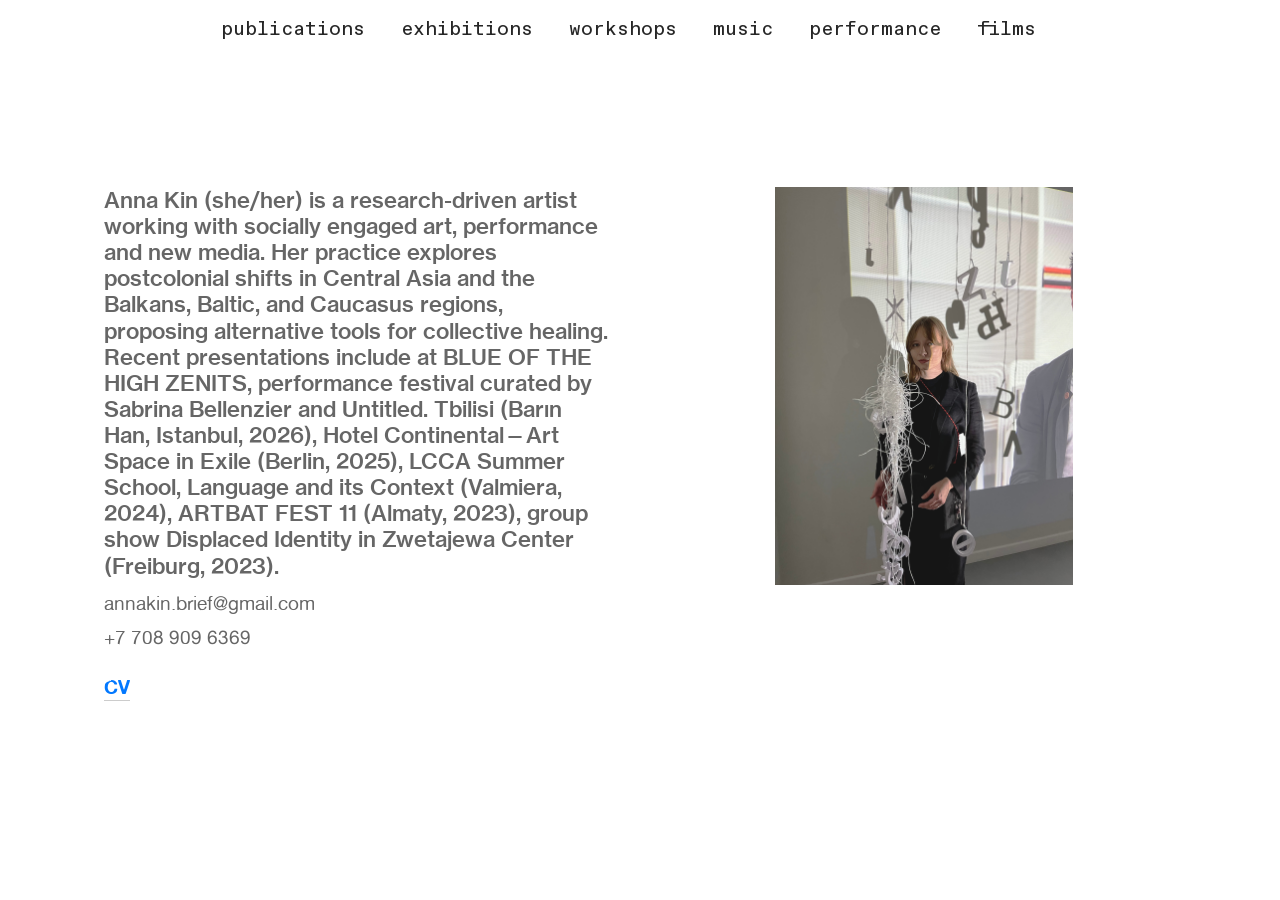
==== commit 0bc26cc7: "Restore original navigation, gallery layouts, CSS and artwork backgrounds" ====
--- a/about.html
+++ b/about.html
@@ -1,4 +1,65 @@
-<!doctype html><html lang="en" data-predefined-style="true" data-css-presets="true" data-css-preset><head><meta charset="utf-8"><meta name="viewport" content="width=device-width,initial-scale=1"><title>Anna Kin — about</title><meta name="description" content="This portfolio consists of the recent artworks of Anna Kin."><link rel="icon" href="assets/a17ee777631398783863.ico"><link rel="stylesheet" href="style.css"><link rel="stylesheet" href="mirror.css"><script src="mirror.js" defer></script></head><body class="feed"><button id="menu-toggle" aria-label="Open menu" aria-expanded="false">☰</button><nav id="mirror-menu" hidden><button id="menu-close" aria-label="Close menu">×</button><a href="about.html">about</a><a href="exhibitions.html">exhibitions</a><a href="workshops.html">workshops</a><a href="music.html">music</a><a href="Performance.html">Performance</a><a href="film.html">film</a><a href="publications.html">publications</a></nav><main><section class="page_container" local-style="23669128" id="about"><div class="page container container_width"><bodycopy class="bodycopy content content_padding"><div class="page_content clearfix"><div grid-row="" grid-pad="6" grid-gutter="12">
+<!doctype html><html lang="en" data-predefined-style="true" data-css-presets="true" data-css-preset><head><meta charset="utf-8"><meta name="viewport" content="width=device-width,initial-scale=1"><title>Anna Kin — about</title><meta name="description" content="This portfolio consists of the recent artworks of Anna Kin."><link rel="icon" href="assets/a17ee777631398783863.ico"><link rel="stylesheet" href="style.css?v=2"><link rel="stylesheet" href="original.css?v=2"><link rel="stylesheet" href="mirror.css?v=2"><script src="mirror.js?v=2" defer></script></head><body class="feed"><header id="top-navigation" local-style="23669130"><bodycopy class="content content_padding"><div grid-row="" grid-pad="0" grid-gutter="0" grid-responsive="">
+	<div grid-col="x12" grid-pad="0"><div style="text-align: center"><div style="text-align: center"><h2><a href="publications.html" rel="history">publications</a> &nbsp; <a href="exhibitions.html" rel="history">exhibitions</a> &nbsp; <a href="workshops.html" rel="history">workshops</a> &nbsp; <a href="music.html" rel="history">music</a> &nbsp; <a href="Performance.html" rel="history">performance</a> &nbsp; <a href="film.html" rel="history">films</a> &nbsp;</h2></div></div><br>
+
+<small></small></div>
+</div></bodycopy><style>[local-style="23669130"] .container_width {
+}
+
+[local-style="23669130"] body {
+	background-color: initial /*!variable_defaults*/;
+}
+
+[local-style="23669130"] .backdrop {
+}
+
+[local-style="23669130"] .page {
+}
+
+[local-style="23669130"] .page_background {
+	background-color: transparent /*!page_container_bgcolor*/;
+}
+
+[local-style="23669130"] .content_padding {
+	padding-top: 1rem /*!main_margin*/;
+}
+
+[data-predefined-style="true"] [local-style="23669130"] bodycopy {
+}
+
+[data-predefined-style="true"] [local-style="23669130"] bodycopy a {
+}
+
+[data-predefined-style="true"] [local-style="23669130"] h1 {
+}
+
+[data-predefined-style="true"] [local-style="23669130"] h1 a {
+}
+
+[data-predefined-style="true"] [local-style="23669130"] h2 {
+	font-size: 1.9rem;
+	line-height: 2;
+}
+
+[data-predefined-style="true"] [local-style="23669130"] h2 a {
+}
+
+[data-predefined-style="true"] [local-style="23669130"] small {
+}
+
+[data-predefined-style="true"] [local-style="23669130"] small a {
+}
+
+[data-predefined-style="true"] [local-style="23669130"] bodycopy a:hover {
+}
+
+[data-predefined-style="true"] [local-style="23669130"] h1 a:hover {
+}
+
+[data-predefined-style="true"] [local-style="23669130"] h2 a:hover {
+}
+
+[data-predefined-style="true"] [local-style="23669130"] small a:hover {
+}</style></header><button id="menu-toggle" aria-label="Open menu" aria-expanded="false">☰</button><nav id="mirror-menu" hidden><button id="menu-close" aria-label="Close menu">×</button><a href="about.html">about</a><a href="exhibitions.html">exhibitions</a><a href="workshops.html">workshops</a><a href="music.html">music</a><a href="Performance.html">performance</a><a href="film.html">film</a><a href="publications.html">publications</a></nav><main><section class="page_container" local-style="23669128" id="about"><div class="page container container_width"><bodycopy class="bodycopy content content_padding"><div class="page_content clearfix"><div grid-row="" grid-pad="6" grid-gutter="12">
 	<div grid-col="x11" grid-pad="6" class="">
 <h1>Anna Kin (she/her) is a research-driven artist working with socially engaged art, performance and new media. Her practice explores postcolonial shifts in Central Asia and the Balkans, Baltic, and Caucasus regions, proposing alternative tools for collective healing. Recent presentations include at BLUE OF THE HIGH ZENITS, performance festival curated by Sabrina Bellenzier and Untitled. Tbilisi (Barın Han, Istanbul, 2026), Hotel Continental—Art Space in Exile (Berlin, 2025), LCCA Summer School, Language and its Context (Valmiera, 2024), ARTBAT FEST 11 (Almaty, 2023), group show Displaced Identity in Zwetajewa Center (Freiburg, 2023).<br></h1><br>annakin.brief@gmail.com <br>
 <br>
@@ -6,7 +67,7 @@
 <br>
 <br>
 <b><a href="https://docs.google.com/document/d/1amsGcHo529aUbqsrU2WfGs2Y3H0Q8c4hK-kNIRkjzw4/edit?usp=sharing" target="_blank"><span style="color: #0278ff;">CV</span></a></b><b><span style="color: #0278ff;"><a href="https://docs.google.com/document/d/1amsGcHo529aUbqsrU2WfGs2Y3H0Q8c4hK-kNIRkjzw4/edit?usp=sharing" target="_blank"></a></span></b></div>
-	<div grid-col="x11" grid-pad="6"><div style="text-align: center"><img loading="lazy" decoding="async" width="3024" height="4032" width_o="3024" height_o="4032" src="assets/39c6bfffe360e32ff62e.jpg" data-mid="246921263" border="0" data-scale="59"/></div><div style="text-align: right"><br></div>
+	<div grid-col="x11" grid-pad="6"><div style="text-align: center"><img loading="eager" decoding="async" width="3024" height="4032" width_o="3024" height_o="4032" src="assets/39c6bfffe360e32ff62e.jpg" data-mid="246921263" border="0" data-scale="59"/></div><div style="text-align: right"><br></div>
 <br></div>
 </div><br></div></bodycopy></div><style>[local-style="23669128"] .container_width {
 }
--- a/style.css
+++ b/style.css
@@ -3,712 +3,6 @@
  */.page{word-wrap:break-word}:focus{outline:0}.pointer-events-none{pointer-events:none}.pointer-events-auto{pointer-events:auto}.pointer-events-none .page_content .audio-player,.pointer-events-none .page_content .shop_product,.pointer-events-none .page_content a,.pointer-events-none .page_content audio,.pointer-events-none .page_content button,.pointer-events-none .page_content details,.pointer-events-none .page_content iframe,.pointer-events-none .page_content img,.pointer-events-none .page_content input,.pointer-events-none .page_content video{pointer-events:auto}.pointer-events-none .page_content *>a,.pointer-events-none .page_content>a{position:relative}s *{text-transform:inherit}#toolset{position:fixed;bottom:10px;right:10px;z-index:8}.mobile #toolset,.template_site_inframe #toolset{display:none}#toolset a{display:block;height:24px;width:24px;margin:0;padding:0;text-decoration:none;background:rgba(0,0,0,.2)}#toolset a:hover{background:rgba(0,0,0,.8)}[data-adminview] #toolset a,[data-adminview] #toolset_admin a{background:rgba(0,0,0,.04);pointer-events:none;cursor:default}#toolset_admin a:active{background:rgba(0,0,0,.7)}#toolset_admin a svg>*{transform:scale(1.1) translate(0,-.5px);transform-origin:50% 50%}#toolset_admin a svg{pointer-events:none;width:100%!important;height:auto!important}#following-container{overflow:auto;-webkit-overflow-scrolling:touch}#following-container iframe{height:100%;width:100%;position:absolute;top:0;left:0;right:0;bottom:0}:root{--following-width:-400px;--following-animation-duration:450ms}@keyframes following-open{0%{transform:translateX(0)}100%{transform:translateX(var(--following-width))}}@keyframes following-open-inverse{0%{transform:translateX(0)}100%{transform:translateX(calc(-1 * var(--following-width)))}}@keyframes following-close{0%{transform:translateX(var(--following-width))}100%{transform:translateX(0)}}@keyframes following-close-inverse{0%{transform:translateX(calc(-1 * var(--following-width)))}100%{transform:translateX(0)}}body.animate-left{animation:following-open var(--following-animation-duration);animation-fill-mode:both;animation-timing-function:cubic-bezier(.24,1,.29,1)}#following-container.animate-left{animation:following-close-inverse var(--following-animation-duration);animation-fill-mode:both;animation-timing-function:cubic-bezier(.24,1,.29,1)}#following-container.animate-left #following-frame{animation:following-close var(--following-animation-duration);animation-fill-mode:both;animation-timing-function:cubic-bezier(.24,1,.29,1)}body.animate-right{animation:following-close var(--following-animation-duration);animation-fill-mode:both;animation-timing-function:cubic-bezier(.24,1,.29,1)}#following-container.animate-right{animation:following-open-inverse var(--following-animation-duration);animation-fill-mode:both;animation-timing-function:cubic-bezier(.24,1,.29,1)}#following-container.animate-right #following-frame{animation:following-open var(--following-animation-duration);animation-fill-mode:both;animation-timing-function:cubic-bezier(.24,1,.29,1)}.slick-slider{position:relative;display:block;-moz-box-sizing:border-box;box-sizing:border-box;-webkit-user-select:none;-moz-user-select:none;-ms-user-select:none;user-select:none;-webkit-touch-callout:none;-khtml-user-select:none;-ms-touch-action:pan-y;touch-action:pan-y;-webkit-tap-highlight-color:transparent}.slick-list{position:relative;display:block;overflow:hidden;margin:0;padding:0}.slick-list:focus{outline:0}.slick-list.dragging{cursor:pointer;cursor:hand}.slick-slider .slick-list,.slick-slider .slick-track{transform:translate3d(0,0,0);will-change:transform}.slick-track{position:relative;top:0;left:0;display:block}.slick-track:after,.slick-track:before{display:table;content:'';width:1px;height:1px;margin-top:-1px;margin-left:-1px}.slick-track:after{clear:both}.slick-loading .slick-track{visibility:hidden}.slick-slide{display:none;float:left;height:100%;min-height:1px}[dir=rtl] .slick-slide{float:right}.content .slick-slide img{display:inline-block}.content .slick-slide img:not(.image-zoom){cursor:pointer}.content .scrub .slick-list,.content .scrub .slick-slide img:not(.image-zoom){cursor:ew-resize}body.slideshow-scrub-dragging *{cursor:ew-resize!important}.content .slick-slide img:not([src]),.content .slick-slide img[src='']{width:100%;height:auto}.slick-slide.slick-loading img{display:none}.slick-slide.dragging img{pointer-events:none}.slick-initialized .slick-slide{display:block}.slick-loading .slick-slide{visibility:hidden}.slick-vertical .slick-slide{display:block;height:auto;border:1px solid transparent}.slick-arrow.slick-hidden{display:none}.slick-arrow{position:absolute;z-index:9;width:0;top:0;height:100%;cursor:pointer;will-change:opacity;-webkit-transition:opacity 333ms cubic-bezier(.4,0,.22,1);transition:opacity 333ms cubic-bezier(.4,0,.22,1)}.slick-arrow.hidden{opacity:0}.slick-arrow svg{position:absolute;width:36px;height:36px;top:0;left:0;right:0;bottom:0;margin:auto;transform:translate(.25px,.25px)}.slick-arrow svg.right-arrow{transform:translate(.25px,.25px) scaleX(-1)}.slick-arrow svg:active{opacity:.75}.slick-arrow svg .arrow-shape{fill:none!important;stroke:#fff;stroke-linecap:square}.slick-arrow svg .arrow-outline{fill:none!important;stroke-width:2.5px;stroke:rgba(0,0,0,.6);stroke-linecap:square}.slick-arrow.slick-next{right:0;text-align:right}.slick-next svg,.wallpaper-navigation .slick-next svg{margin-right:10px}.mobile .slick-next svg{margin-right:10px}.slick-arrow.slick-prev{text-align:left}.slick-prev svg,.wallpaper-navigation .slick-prev svg{margin-left:10px}.mobile .slick-prev svg{margin-left:10px}.loading_animation{display:none;vertical-align:middle;z-index:15;line-height:0;pointer-events:none;border-radius:100%}.loading_animation.hidden{display:none}.loading_animation.pulsing{opacity:0;display:inline-block;animation-delay:.1s;-webkit-animation-delay:.1s;-moz-animation-delay:.1s;animation-duration:12s;animation-iteration-count:infinite;animation:fade-pulse-in .5s ease-in-out;-moz-animation:fade-pulse-in .5s ease-in-out;-webkit-animation:fade-pulse-in .5s ease-in-out;-webkit-animation-fill-mode:forwards;-moz-animation-fill-mode:forwards;animation-fill-mode:forwards}.loading_animation.pulsing.no-delay{animation-delay:0s;-webkit-animation-delay:0s;-moz-animation-delay:0s}.loading_animation div{border-radius:100%}.loading_animation div svg{max-width:100%;height:auto}.loading_animation div,.loading_animation div svg{width:20px;height:20px}.loading_animation.full-width svg{width:100%;height:auto}.loading_animation.full-width.big svg{width:100px;height:100px}.loading_animation div svg>*{fill:#ccc}.loading_animation div{-webkit-animation:spin-loading 12s ease-out;-webkit-animation-iteration-count:infinite;-moz-animation:spin-loading 12s ease-out;-moz-animation-iteration-count:infinite;animation:spin-loading 12s ease-out;animation-iteration-count:infinite}.loading_animation.hidden{display:none}[data-backdrop] .loading_animation{position:absolute;top:15px;left:15px;z-index:99}.loading_animation.position-absolute.middle{top:calc(50% - 10px);left:calc(50% - 10px)}.loading_animation.position-absolute.topleft{top:0;left:0}.loading_animation.position-absolute.middleright{top:calc(50% - 10px);right:1rem}.loading_animation.position-absolute.middleleft{top:calc(50% - 10px);left:1rem}.loading_animation.gray div svg>*{fill:#999}.loading_animation.gray-dark div svg>*{fill:#666}.loading_animation.gray-darker div svg>*{fill:#555}.loading_animation.gray-light div svg>*{fill:#ccc}.loading_animation.white div svg>*{fill:rgba(255,255,255,.85)}.loading_animation.blue div svg>*{fill:#698fff}.loading_animation.inline{display:inline-block;margin-bottom:.5ex}.loading_animation.inline.left{margin-right:.5ex}@-webkit-keyframes fade-pulse-in{0%{opacity:0}50%{opacity:.5}100%{opacity:1}}@-moz-keyframes fade-pulse-in{0%{opacity:0}50%{opacity:.5}100%{opacity:1}}@keyframes fade-pulse-in{0%{opacity:0}50%{opacity:.5}100%{opacity:1}}@-webkit-keyframes pulsate{0%{opacity:1}50%{opacity:0}100%{opacity:1}}@-moz-keyframes pulsate{0%{opacity:1}50%{opacity:0}100%{opacity:1}}@keyframes pulsate{0%{opacity:1}50%{opacity:0}100%{opacity:1}}@-webkit-keyframes spin-loading{0%{transform:rotate(0)}9%{transform:rotate(1050deg)}18%{transform:rotate(-1090deg)}20%{transform:rotate(-1080deg)}23%{transform:rotate(-1080deg)}28%{transform:rotate(-1095deg)}29%{transform:rotate(-1065deg)}34%{transform:rotate(-1080deg)}35%{transform:rotate(-1050deg)}40%{transform:rotate(-1065deg)}41%{transform:rotate(-1035deg)}44%{transform:rotate(-1035deg)}47%{transform:rotate(-2160deg)}50%{transform:rotate(-2160deg)}56%{transform:rotate(45deg)}60%{transform:rotate(45deg)}80%{transform:rotate(6120deg)}100%{transform:rotate(0)}}@keyframes spin-loading{0%{transform:rotate(0)}9%{transform:rotate(1050deg)}18%{transform:rotate(-1090deg)}20%{transform:rotate(-1080deg)}23%{transform:rotate(-1080deg)}28%{transform:rotate(-1095deg)}29%{transform:rotate(-1065deg)}34%{transform:rotate(-1080deg)}35%{transform:rotate(-1050deg)}40%{transform:rotate(-1065deg)}41%{transform:rotate(-1035deg)}44%{transform:rotate(-1035deg)}47%{transform:rotate(-2160deg)}50%{transform:rotate(-2160deg)}56%{transform:rotate(45deg)}60%{transform:rotate(45deg)}80%{transform:rotate(6120deg)}100%{transform:rotate(0)}}[grid-row]{align-items:flex-start;box-sizing:border-box;display:-webkit-box;display:-webkit-flex;display:-ms-flexbox;display:flex;-webkit-flex-wrap:wrap;-ms-flex-wrap:wrap;flex-wrap:wrap}[grid-col]{box-sizing:border-box}[grid-row] [grid-col].empty:after{content:"\0000A0";cursor:text}body.mobile[data-adminview=content-editproject] [grid-row] [grid-col].empty:after{display:none}[grid-col=auto]{-webkit-box-flex:1;-webkit-flex:1;-ms-flex:1;flex:1}[grid-col=x12]{width:100%}[grid-col=x11]{width:50%}[grid-col=x10]{width:33.33%}[grid-col=x9]{width:25%}[grid-col=x8]{width:20%}[grid-col=x7]{width:16.666666667%}[grid-col=x6]{width:14.285714286%}[grid-col=x5]{width:12.5%}[grid-col=x4]{width:11.111111111%}[grid-col=x3]{width:10%}[grid-col=x2]{width:9.090909091%}[grid-col=x1]{width:8.333333333%}[grid-col="1"]{width:8.33333%}[grid-col="2"]{width:16.66667%}[grid-col="3"]{width:25%}[grid-col="4"]{width:33.33333%}[grid-col="5"]{width:41.66667%}[grid-col="6"]{width:50%}[grid-col="7"]{width:58.33333%}[grid-col="8"]{width:66.66667%}[grid-col="9"]{width:75%}[grid-col="10"]{width:83.33333%}[grid-col="11"]{width:91.66667%}[grid-col="12"]{width:100%}body.mobile [grid-responsive] [grid-col]{width:100%;-webkit-box-flex:none;-webkit-flex:none;-ms-flex:none;flex:none}[data-ce-host=true][contenteditable=true] [grid-pad]{pointer-events:none}[data-ce-host=true][contenteditable=true] [grid-pad]>*{pointer-events:auto}[grid-pad="0"]{padding:0}[grid-pad="0.25"]{padding:.125rem}[grid-pad="0.5"]{padding:.25rem}[grid-pad="0.75"]{padding:.375rem}[grid-pad="1"]{padding:.5rem}[grid-pad="1.25"]{padding:.625rem}[grid-pad="1.5"]{padding:.75rem}[grid-pad="1.75"]{padding:.875rem}[grid-pad="2"]{padding:1rem}[grid-pad="2.5"]{padding:1.25rem}[grid-pad="3"]{padding:1.5rem}[grid-pad="3.5"]{padding:1.75rem}[grid-pad="4"]{padding:2rem}[grid-pad="5"]{padding:2.5rem}[grid-pad="6"]{padding:3rem}[grid-pad="7"]{padding:3.5rem}[grid-pad="8"]{padding:4rem}[grid-pad="9"]{padding:4.5rem}[grid-pad="10"]{padding:5rem}[grid-gutter="0"]{margin:0}[grid-gutter="0.5"]{margin:-.25rem}[grid-gutter="1"]{margin:-.5rem}[grid-gutter="1.5"]{margin:-.75rem}[grid-gutter="2"]{margin:-1rem}[grid-gutter="2.5"]{margin:-1.25rem}[grid-gutter="3"]{margin:-1.5rem}[grid-gutter="3.5"]{margin:-1.75rem}[grid-gutter="4"]{margin:-2rem}[grid-gutter="5"]{margin:-2.5rem}[grid-gutter="6"]{margin:-3rem}[grid-gutter="7"]{margin:-3.5rem}[grid-gutter="8"]{margin:-4rem}[grid-gutter="10"]{margin:-5rem}[grid-gutter="12"]{margin:-6rem}[grid-gutter="14"]{margin:-7rem}[grid-gutter="16"]{margin:-8rem}[grid-gutter="18"]{margin:-9rem}[grid-gutter="20"]{margin:-10rem}small{max-width:100%;text-decoration:inherit}img:not([src]),img[src='']{outline:1px solid rgba(177,177,177,.4);outline-offset:-1px;content:url([data-uri])}img.image-zoom{cursor:-webkit-zoom-in;cursor:-moz-zoom-in;cursor:zoom-in}#imprimatur{color:#333;font-size:10px;font-family:-apple-system,BlinkMacSystemFont,"Segoe UI",Roboto,Oxygen,Ubuntu,Cantarell,"Open Sans","Helvetica Neue",sans-serif,"Sans Serif",Icons;/*!System*/position:fixed;opacity:.3;right:-28px;bottom:160px;transform:rotate(270deg);-ms-transform:rotate(270deg);-webkit-transform:rotate(270deg);z-index:8;text-transform:uppercase;color:#999;opacity:.5;padding-bottom:2px;text-decoration:none}.mobile #imprimatur{display:none}bodycopy cargo-link a{font-family:-apple-system,BlinkMacSystemFont,"Segoe UI",Roboto,Oxygen,Ubuntu,Cantarell,"Open Sans","Helvetica Neue",sans-serif,"Sans Serif",Icons;/*!System*/font-size:12px;font-style:normal;font-weight:400;transform:rotate(270deg);text-decoration:none;position:fixed!important;right:-27px;bottom:100px;text-decoration:none;letter-spacing:normal;background:0 0;border:0;border-bottom:0;outline:0}/*! PhotoSwipe Default UI CSS by Dmitry Semenov | photoswipe.com | MIT license */.pswp--has_mouse .pswp__button--arrow--left,.pswp--has_mouse .pswp__button--arrow--right,.pswp__ui{visibility:visible}.pswp--minimal--dark .pswp__top-bar,.pswp__button{background:0 0}.pswp,.pswp__bg,.pswp__container,.pswp__img--placeholder,.pswp__zoom-wrap,.quick-view-navigation{-webkit-backface-visibility:hidden}.pswp__button{cursor:pointer;opacity:1;-webkit-appearance:none;transition:opacity .2s;-webkit-box-shadow:none;box-shadow:none}.pswp__button-close>svg{top:10px;right:10px;margin-left:auto}.pswp--touch .quick-view-navigation{display:none}.pswp__ui{-webkit-font-smoothing:auto;opacity:1;z-index:1550}.quick-view-navigation{will-change:opacity;-webkit-transition:opacity 333ms cubic-bezier(.4,0,.22,1);transition:opacity 333ms cubic-bezier(.4,0,.22,1)}.quick-view-navigation .pswp__group .pswp__button{pointer-events:auto}.pswp__button>svg{position:absolute;width:36px;height:36px}.quick-view-navigation .pswp__group:active svg{opacity:.75}.pswp__button svg .shape-shape{fill:#fff}.pswp__button svg .shape-outline{fill:#000}.pswp__button-prev>svg{top:0;bottom:0;left:10px;margin:auto}.pswp__button-next>svg{top:0;bottom:0;right:10px;margin:auto}.quick-view-navigation .pswp__group .pswp__button-prev{position:absolute;left:0;top:0;width:0;height:100%}.quick-view-navigation .pswp__group .pswp__button-next{position:absolute;right:0;top:0;width:0;height:100%}.quick-view-navigation .close-button,.quick-view-navigation .left-arrow,.quick-view-navigation .right-arrow{transform:translate(.25px,.25px)}.quick-view-navigation .right-arrow{transform:translate(.25px,.25px) scaleX(-1)}.pswp__button svg .shape-outline{fill:transparent!important;stroke:#000;stroke-width:2.5px;stroke-linecap:square}.pswp__button svg .shape-shape{fill:transparent!important;stroke:#fff;stroke-width:1.5px;stroke-linecap:square}.pswp__bg,.pswp__scroll-wrap,.pswp__zoom-wrap{width:100%;position:absolute}.quick-view-navigation .pswp__group .pswp__button-close{margin:0}.pswp__container,.pswp__item,.pswp__zoom-wrap{right:0;bottom:0;top:0;position:absolute;left:0}.pswp__ui--hidden .pswp__button{opacity:.001}.pswp__ui--hidden .pswp__button,.pswp__ui--hidden .pswp__button *{pointer-events:none}.pswp .pswp__ui.pswp__ui--displaynone{display:none}.pswp__element--disabled{display:none!important}/*! PhotoSwipe main CSS by Dmitry Semenov | photoswipe.com | MIT license */.pswp{position:fixed;display:none;height:100%;width:100%;top:0;left:0;right:0;bottom:0;margin:auto;-ms-touch-action:none;touch-action:none;z-index:9999999;-webkit-text-size-adjust:100%;line-height:initial;letter-spacing:initial;outline:0}.pswp img{max-width:none}.pswp--zoom-disabled .pswp__img{cursor:default!important}.pswp--animate_opacity{opacity:.001;will-change:opacity;-webkit-transition:opacity 333ms cubic-bezier(.4,0,.22,1);transition:opacity 333ms cubic-bezier(.4,0,.22,1)}.pswp--open{display:block}.pswp--zoom-allowed .pswp__img{cursor:-webkit-zoom-in;cursor:-moz-zoom-in;cursor:zoom-in}.pswp--zoomed-in .pswp__img{cursor:-webkit-grab;cursor:-moz-grab;cursor:grab}.pswp--dragging .pswp__img{cursor:-webkit-grabbing;cursor:-moz-grabbing;cursor:grabbing}.pswp__bg{left:0;top:0;height:100%;opacity:0;transform:translateZ(0);will-change:opacity}.pswp__scroll-wrap{left:0;top:0;height:100%}.pswp__container,.pswp__zoom-wrap{-ms-touch-action:none;touch-action:none}.pswp__container,.pswp__img{-webkit-user-select:none;-moz-user-select:none;-ms-user-select:none;user-select:none;-webkit-tap-highlight-color:transparent;-webkit-touch-callout:none}.pswp__zoom-wrap{-webkit-transform-origin:left top;-ms-transform-origin:left top;transform-origin:left top;-webkit-transition:-webkit-transform 222ms cubic-bezier(.4,0,.22,1);transition:transform 222ms cubic-bezier(.4,0,.22,1)}.pswp__bg{-webkit-transition:opacity 222ms cubic-bezier(.4,0,.22,1);transition:opacity 222ms cubic-bezier(.4,0,.22,1)}.pswp--animated-in .pswp__bg,.pswp--animated-in .pswp__zoom-wrap{-webkit-transition:none;transition:none}.pswp--hide-overflow .pswp__scroll-wrap,.pswp--hide-overflow.pswp{overflow:hidden}.pswp__img{position:absolute;width:auto;height:auto;top:0;left:0}.pswp__img--placeholder--blank{background:#222}.pswp--ie .pswp__img{width:100%!important;height:auto!important;left:0;top:0}.pswp__ui--idle{opacity:0}.pswp__error-msg{position:absolute;left:0;top:50%;width:100%;text-align:center;font-size:14px;line-height:16px;margin-top:-8px;color:#ccc}.pswp__error-msg a{color:#ccc;text-decoration:underline}.pswp__error-msg{font-family:-apple-system,BlinkMacSystemFont,"Segoe UI",Roboto,Oxygen,Ubuntu,Cantarell,"Open Sans","Helvetica Neue",sans-serif}.quick-view.mouse-down .iframe-item{pointer-events:none!important}.quick-view-caption-positioner{pointer-events:none;width:100%;height:100%}.quick-view-caption-wrapper{margin:auto;position:absolute;bottom:0;left:0;right:0}.quick-view-horizontal-align-left .quick-view-caption-wrapper{margin-left:0}.quick-view-horizontal-align-right .quick-view-caption-wrapper{margin-right:0}[data-quick-view-caption]{transition:.1s opacity ease-in-out;position:absolute;bottom:0;left:0;right:0}.quick-view-horizontal-align-left [data-quick-view-caption]{text-align:left}.quick-view-horizontal-align-right [data-quick-view-caption]{text-align:right}.quick-view-caption{transition:.1s opacity ease-in-out}.quick-view-caption>*{display:inline-block}.quick-view-caption *{pointer-events:auto}.quick-view-caption.hidden{opacity:0}.shop_product .dropdown_wrapper{flex:0 0 100%;position:relative}.shop_product select{appearance:none;-moz-appearance:none;-webkit-appearance:none;outline:0;-webkit-font-smoothing:antialiased;-moz-osx-font-smoothing:grayscale;cursor:pointer;border-radius:0;white-space:nowrap;overflow:hidden!important;text-overflow:ellipsis}.shop_product select.dropdown::-ms-expand{display:none}.shop_product a{cursor:pointer;border-bottom:none;text-decoration:none}.shop_product a.out-of-stock{pointer-events:none}body.audio-player-dragging *{cursor:ew-resize!important}.audio-player{display:inline-flex;flex:1 0 calc(100% - 2px);width:calc(100% - 2px)}.audio-player .button{height:100%;flex:0 0 3.3rem;display:flex}.audio-player .separator{left:3.3rem;height:100%}.audio-player .buffer{width:0%;height:100%;transition:left .3s linear,width .3s linear}.audio-player.seeking .buffer{transition:left 0s,width 0s}.audio-player.seeking{user-select:none;-webkit-user-select:none;cursor:ew-resize}.audio-player.seeking *{user-select:none;-webkit-user-select:none;cursor:ew-resize}.audio-player .bar{overflow:hidden;display:flex;justify-content:space-between;align-content:center;flex-grow:1}.audio-player .progress{width:0%;height:100%;transition:width .3s linear}.audio-player.seeking .progress{transition:width 0s}.audio-player .pause,.audio-player .play{cursor:pointer;height:100%}.audio-player .note-icon{margin:auto 0;order:2;flex:0 1 auto}.audio-player .title{white-space:nowrap;overflow:hidden;text-overflow:ellipsis;pointer-events:none;user-select:none;padding:.5rem 0 .5rem 1rem;margin:auto auto auto 0;flex:0 3 auto;min-width:0;width:100%}.audio-player .total-time{flex:0 1 auto;margin:auto 0}.audio-player .current-time,.audio-player .play-text{flex:0 1 auto;margin:auto 0}.audio-player .stream-anim{user-select:none;margin:auto auto auto 0}.audio-player .stream-anim span{display:inline-block}.audio-player .buffer,.audio-player .current-time,.audio-player .note-svg,.audio-player .play-text,.audio-player .separator,.audio-player .total-time{user-select:none;pointer-events:none}.audio-player .buffer,.audio-player .play-text,.audio-player .progress{position:absolute}.audio-player,.audio-player .bar,.audio-player .button,.audio-player .current-time,.audio-player .note-icon,.audio-player .pause,.audio-player .play,.audio-player .total-time{position:relative}body.mobile .audio-player,body.mobile .audio-player *{-webkit-touch-callout:none}#standalone-admin-frame{border:0;width:400px;position:absolute;right:0;top:0;height:100vh;z-index:99}body[standalone-admin=true] #standalone-admin-frame{transform:translate(0,0)}body[standalone-admin=true] .main_container{width:calc(100% - 400px)}body[standalone-admin=false] #standalone-admin-frame{transform:translate(100%,0)}body[standalone-admin=false] .main_container{width:100%}.toggle_standaloneAdmin{position:fixed;top:0;right:400px;height:40px;width:40px;z-index:999;cursor:pointer;background-color:rgba(0,0,0,.4)}.toggle_standaloneAdmin:active{opacity:.7}body[standalone-admin=false] .toggle_standaloneAdmin{right:0}.toggle_standaloneAdmin *{color:#fff;fill:#fff}.toggle_standaloneAdmin svg{padding:6px;width:100%;height:100%;opacity:.85}body[standalone-admin=false] .toggle_standaloneAdmin #close,body[standalone-admin=true] .toggle_standaloneAdmin #backdropsettings{display:none}.toggle_standaloneAdmin>div{width:100%;height:100%}#admin_toggle_button{position:fixed;top:50%;transform:translate(0,-50%);right:400px;height:36px;width:12px;z-index:999;cursor:pointer;background-color:rgba(0,0,0,.09);padding-left:2px;margin-right:5px}#admin_toggle_button .bar{content:'';background:rgba(0,0,0,.09);position:fixed;width:5px;bottom:0;top:0;z-index:10}#admin_toggle_button:active{background:rgba(0,0,0,.065)}#admin_toggle_button *{color:#fff;fill:#fff}#admin_toggle_button svg{padding:0;width:16px;height:36px;margin-left:1px;opacity:1}#admin_toggle_button svg *{fill:#fff;opacity:1}#admin_toggle_button[data-state=closed] .toggle_admin_close{display:none}#admin_toggle_button[data-state=closed],#admin_toggle_button[data-state=closed] .toggle_admin_open{width:20px;cursor:pointer;margin:0}#admin_toggle_button[data-state=closed] svg{margin-left:2px}#admin_toggle_button[data-state=open] .toggle_admin_open{display:none}select,select *{text-rendering:auto!important}b b{font-weight:inherit}*{-webkit-box-sizing:border-box;-moz-box-sizing:border-box;box-sizing:border-box}customhtml>*{position:relative;z-index:10}body,html{min-height:100vh;margin:0;padding:0}html{touch-action:manipulation;position:relative;background-color:#fff}.main_container{min-height:100vh;width:100%;overflow:hidden}.container{display:-webkit-box;display:-webkit-flex;display:-moz-box;display:-ms-flexbox;display:flex;-webkit-flex-wrap:wrap;-moz-flex-wrap:wrap;-ms-flex-wrap:wrap;flex-wrap:wrap;max-width:100%;width:100%;overflow:visible}.container{align-items:flex-start;-webkit-align-items:flex-start}.page{z-index:2}.page ul li>text-limit{display:block}.content,.content_container,.pinned{-webkit-flex:1 0 auto;-moz-flex:1 0 auto;-ms-flex:1 0 auto;flex:1 0 auto;max-width:100%}.content_container{width:100%}.content_container.full_height{min-height:100vh}.page_background{position:absolute;top:0;left:0;width:100%;height:100%}.page_container{position:relative;overflow:visible;width:100%}.backdrop{position:absolute;top:0;z-index:1;width:100%;height:100%;max-height:100vh}.backdrop>div{position:absolute;top:0;left:0;width:100%;height:100%;-webkit-backface-visibility:hidden;backface-visibility:hidden;transform:translate3d(0,0,0);contain:strict}[data-backdrop].backdrop>div[data-overflowing]{max-height:100vh;position:absolute;top:0;left:0}body.mobile [split-responsive]{display:flex;flex-direction:column}body.mobile [split-responsive] .container{width:100%;order:2}body.mobile [split-responsive] .backdrop{position:relative;height:50vh;width:100%;order:1}body.mobile [split-responsive] [data-auxiliary].backdrop{position:absolute;height:50vh;width:100%;order:1}.page{position:relative;z-index:2}img[data-align=left]{float:left}img[data-align=right]{float:right}[data-rotation]{transform-origin:center center}.content .page_content:not([contenteditable=true]) [data-draggable]{pointer-events:auto!important;backface-visibility:hidden}.preserve-3d{-moz-transform-style:preserve-3d;transform-style:preserve-3d}.content .page_content:not([contenteditable=true]) [data-draggable] iframe{pointer-events:none!important}.dragging-active iframe{pointer-events:none!important}.content .page_content:not([contenteditable=true]) [data-draggable]:active{opacity:1}.content .scroll-transition-fade{transition:transform 1s ease-in-out,opacity .8s ease-in-out}.content .scroll-transition-fade.below-viewport{opacity:0;transform:translateY(40px)}.mobile.full_width .page_container:not([split-layout]) .container_width{width:100%}[data-view=pinned_bottom] .bottom_pin_invisibility{visibility:hidden}.pinned{position:relative;width:100%}.pinned .page_container.accommodate:not(.fixed):not(.overlay){z-index:2}.pinned .page_container.overlay{position:absolute;z-index:4}.pinned .page_container.overlay.fixed{position:fixed}.pinned .page_container.overlay.fixed .page{max-height:100vh;-webkit-overflow-scrolling:touch}.pinned .page_container.overlay.fixed .page.allow-scroll{overflow-y:auto;overflow-x:hidden}.pinned .page_container.overlay.fixed .page.allow-scroll{align-items:flex-start;-webkit-align-items:flex-start}.pinned .page_container .page.allow-scroll::-webkit-scrollbar{width:0;background:0 0;display:none}.pinned.pinned_top .page_container.overlay{left:0;top:0}.pinned.pinned_bottom .page_container.overlay{left:0;bottom:0}div[data-container=set]:empty{margin-top:1px}.thumbnails{position:relative;z-index:1}[thumbnails=grid]{align-items:baseline}[thumbnails=justify] .thumbnail{box-sizing:content-box}[thumbnails][data-padding-zero] .thumbnail{margin-bottom:-1px}[thumbnails=montessori] .thumbnail{pointer-events:auto;position:absolute}[thumbnails] .thumbnail>a{display:block;text-decoration:none}[thumbnails=montessori]{height:0}[thumbnails][data-resizing],[thumbnails][data-resizing] *{cursor:nwse-resize}[thumbnails] .thumbnail .resize-handle{cursor:nwse-resize;width:26px;height:26px;padding:5px;position:absolute;opacity:.75;right:-1px;bottom:-1px;z-index:100}[thumbnails][data-resizing] .resize-handle{display:none}[thumbnails] .thumbnail .resize-handle svg{position:absolute;top:0;left:0}[thumbnails] .thumbnail .resize-handle:hover{opacity:1}[data-can-move].thumbnail .resize-handle svg .resize_path_outline{fill:#fff}[data-can-move].thumbnail .resize-handle svg .resize_path{fill:#000}[thumbnails=montessori] .thumbnail_sizer{height:0;width:100%;position:relative;padding-bottom:100%;pointer-events:none}[thumbnails] .thumbnail img{display:block;min-height:3px;margin-bottom:0}[thumbnails] .thumbnail img:not([src]),img[src=""]{margin:0!important;width:100%;min-height:3px;height:100%!important;position:absolute}[aspect-ratio="1x1"].thumb_image{height:0;padding-bottom:100%;overflow:hidden}[aspect-ratio="4x3"].thumb_image{height:0;padding-bottom:75%;overflow:hidden}[aspect-ratio="16x9"].thumb_image{height:0;padding-bottom:56.25%;overflow:hidden}[thumbnails] .thumb_image{width:100%;position:relative}[thumbnails][thumbnail-vertical-align=top]{align-items:flex-start}[thumbnails][thumbnail-vertical-align=middle]{align-items:center}[thumbnails][thumbnail-vertical-align=bottom]{align-items:baseline}[thumbnails][thumbnail-horizontal-align=left]{justify-content:flex-start}[thumbnails][thumbnail-horizontal-align=middle]{justify-content:center}[thumbnails][thumbnail-horizontal-align=right]{justify-content:flex-end}.thumb_image.default_image>svg{position:absolute;top:0;left:0;bottom:0;right:0;width:100%;height:100%}.thumb_image.default_image{outline:1px solid #ccc;outline-offset:-1px;position:relative}.mobile.full_width [data-view=Thumbnail] .thumbnails_width{width:100%}.content [data-draggable] a:active,.content [data-draggable] img:active{opacity:initial}.content .draggable-dragging{opacity:initial}[data-draggable].draggable_visible{visibility:visible}[data-draggable].draggable_hidden{visibility:hidden}.gallery_card [data-draggable],.marquee [data-draggable]{visibility:inherit}[data-draggable]{visibility:visible;background-color:rgba(0,0,0,.003)}#site_menu_panel_container .image-gallery:not(.initialized){height:0;padding-bottom:100%;min-height:initial}.image-gallery:not(.initialized){min-height:100vh;visibility:hidden;width:100%}.image-gallery .gallery_card img{display:block;width:100%;height:auto}.image-gallery .gallery_card{transform-origin:center}.image-gallery .gallery_card.dragging{opacity:.1;transform:initial!important}.image-gallery:not([image-gallery=slideshow]) .gallery_card iframe:only-child,.image-gallery:not([image-gallery=slideshow]) .gallery_card video:only-child{width:100%;height:100%;top:0;left:0;position:absolute}.image-gallery[image-gallery=slideshow] .gallery_card video[muted][autoplay]:not([controls]),.image-gallery[image-gallery=slideshow] .gallery_card video[muted][data-autoplay]:not([controls]){pointer-events:none}.image-gallery [image-gallery-pad="0"] video:only-child{object-fit:cover;height:calc(100% + 1px)}div.image-gallery>a,div.image-gallery>iframe,div.image-gallery>img,div.image-gallery>video{display:none}[image-gallery-row]{align-items:flex-start;box-sizing:border-box;display:-webkit-box;display:-webkit-flex;display:-ms-flexbox;display:flex;-webkit-flex-wrap:wrap;-ms-flex-wrap:wrap;flex-wrap:wrap}.image-gallery .gallery_card_image{width:100%;position:relative}[data-predefined-style=true] .image-gallery a.gallery_card{display:block;border:none}[image-gallery-col]{box-sizing:border-box}[image-gallery-col=x12]{width:100%}[image-gallery-col=x11]{width:50%}[image-gallery-col=x10]{width:33.33%}[image-gallery-col=x9]{width:25%}[image-gallery-col=x8]{width:20%}[image-gallery-col=x7]{width:16.666666667%}[image-gallery-col=x6]{width:14.285714286%}[image-gallery-col=x5]{width:12.5%}[image-gallery-col=x4]{width:11.111111111%}[image-gallery-col=x3]{width:10%}[image-gallery-col=x2]{width:9.090909091%}[image-gallery-col=x1]{width:8.333333333%}.content .page_content [image-gallery-pad].image-gallery{pointer-events:none}.content .page_content [image-gallery-pad].image-gallery .gallery_card_image>*,.content .page_content [image-gallery-pad].image-gallery .gallery_image_caption{pointer-events:auto}.content .page_content [image-gallery-pad="0"]{padding:0}.content .page_content [image-gallery-pad="0.25"]{padding:.125rem}.content .page_content [image-gallery-pad="0.5"]{padding:.25rem}.content .page_content [image-gallery-pad="0.75"]{padding:.375rem}.content .page_content [image-gallery-pad="1"]{padding:.5rem}.content .page_content [image-gallery-pad="1.25"]{padding:.625rem}.content .page_content [image-gallery-pad="1.5"]{padding:.75rem}.content .page_content [image-gallery-pad="1.75"]{padding:.875rem}.content .page_content [image-gallery-pad="2"]{padding:1rem}.content .page_content [image-gallery-pad="2.5"]{padding:1.25rem}.content .page_content [image-gallery-pad="3"]{padding:1.5rem}.content .page_content [image-gallery-pad="3.5"]{padding:1.75rem}.content .page_content [image-gallery-pad="4"]{padding:2rem}.content .page_content [image-gallery-pad="5"]{padding:2.5rem}.content .page_content [image-gallery-pad="6"]{padding:3rem}.content .page_content [image-gallery-pad="7"]{padding:3.5rem}.content .page_content [image-gallery-pad="8"]{padding:4rem}.content .page_content [image-gallery-pad="9"]{padding:4.5rem}.content .page_content [image-gallery-pad="10"]{padding:5rem}.content .page_content [image-gallery-gutter="0"]{margin:0}.content .page_content [image-gallery-gutter="0.5"]{margin:-.25rem}.content .page_content [image-gallery-gutter="1"]{margin:-.5rem}.content .page_content [image-gallery-gutter="1.5"]{margin:-.75rem}.content .page_content [image-gallery-gutter="2"]{margin:-1rem}.content .page_content [image-gallery-gutter="2.5"]{margin:-1.25rem}.content .page_content [image-gallery-gutter="3"]{margin:-1.5rem}.content .page_content [image-gallery-gutter="3.5"]{margin:-1.75rem}.content .page_content [image-gallery-gutter="4"]{margin:-2rem}.content .page_content [image-gallery-gutter="5"]{margin:-2.5rem}.content .page_content [image-gallery-gutter="6"]{margin:-3rem}.content .page_content [image-gallery-gutter="7"]{margin:-3.5rem}.content .page_content [image-gallery-gutter="8"]{margin:-4rem}.content .page_content [image-gallery-gutter="10"]{margin:-5rem}.content .page_content [image-gallery-gutter="12"]{margin:-6rem}.content .page_content [image-gallery-gutter="14"]{margin:-7rem}.content .page_content [image-gallery-gutter="16"]{margin:-8rem}.content .page_content [image-gallery-gutter="18"]{margin:-9rem}.content .page_content [image-gallery-gutter="20"]{margin:-10rem}[image-gallery=slideshow]:not(.initialized)>*{min-height:1px;opacity:0;min-width:100%}[image-gallery=slideshow][data-constrained-by=height] [image-gallery-vertical-align].slick-track{align-items:flex-start}[image-gallery=slideshow] img.image-zoom:active{opacity:initial}[image-gallery=slideshow].slick-initialized .gallery_card{pointer-events:none}[image-gallery=slideshow].slick-initialized .gallery_card.slick-current{pointer-events:auto}[image-gallery=slideshow] .gallery_card:not(.has_caption){line-height:0}.content .page_content [image-gallery=slideshow].image-gallery>*{pointer-events:auto}.content [image-gallery=slideshow].image-gallery.slick-initialized .gallery_card{overflow:hidden;margin:0;display:flex;flex-flow:row wrap;flex-shrink:0}.content [image-gallery=slideshow].image-gallery.slick-initialized .gallery_card.slick-current{overflow:visible}[image-gallery=slideshow] .gallery_image_caption{opacity:1;transition:opacity .3s;-webkit-transition:opacity .3s;width:100%;margin-left:auto;margin-right:auto;clear:both}[image-gallery-horizontal-align=left] .gallery_image_caption{text-align:left}[image-gallery-horizontal-align=middle] .gallery_image_caption{text-align:center}[image-gallery-horizontal-align=right] .gallery_image_caption{text-align:right}[image-gallery=slideshow][data-slideshow-in-transition] .gallery_image_caption{opacity:0;transition:opacity .3s;-webkit-transition:opacity .3s}[image-gallery=slideshow] .gallery_card_image{width:initial;margin:0;display:inline-block}[image-gallery=slideshow] .gallery_card img{margin:0;display:block}[image-gallery=slideshow][data-exploded]{align-items:flex-start;box-sizing:border-box;display:-webkit-box;display:-webkit-flex;display:-ms-flexbox;display:flex;-webkit-flex-wrap:wrap;-ms-flex-wrap:wrap;flex-wrap:wrap;justify-content:flex-start;align-content:flex-start}[image-gallery=slideshow][data-exploded] .gallery_card{padding:1rem;width:16.666%}[image-gallery=slideshow][data-exploded] .gallery_card_image{height:0;display:block;width:100%}[image-gallery=grid]{align-items:baseline}[image-gallery=grid] .gallery_card.has_caption .gallery_card_image{display:block}[image-gallery=grid] [image-gallery-pad="0"].gallery_card{margin-bottom:-1px}[image-gallery=grid] .gallery_card img{margin:0}[image-gallery=columns] .gallery_card img{margin:0}[image-gallery=justify]{align-items:flex-start}[image-gallery=justify] .gallery_card img{margin:0}[image-gallery=montessori][image-gallery-row]{display:block}[image-gallery=montessori] a.gallery_card,[image-gallery=montessori] div.gallery_card{position:absolute;pointer-events:auto}[image-gallery=montessori][data-can-move] .gallery_card,[image-gallery=montessori][data-can-move] .gallery_card .gallery_card_image,[image-gallery=montessori][data-can-move] .gallery_card .gallery_card_image>*{cursor:move}[image-gallery=montessori]{position:relative;height:0}[image-gallery=freeform] .gallery_card{position:relative}[image-gallery=freeform] [image-gallery-pad="0"].gallery_card{margin-bottom:-1px}[image-gallery-vertical-align]{display:flex;flex-flow:row wrap}[image-gallery-vertical-align].slick-track{display:flex;flex-flow:row nowrap}.image-gallery .slick-list{margin-bottom:-.3px}[image-gallery-vertical-align=top]{align-content:flex-start;align-items:flex-start}[image-gallery-vertical-align=middle]{align-items:center;align-content:center}[image-gallery-vertical-align=bottom]{align-content:flex-end;align-items:flex-end}[image-gallery-horizontal-align=left]{justify-content:flex-start}[image-gallery-horizontal-align=middle]{justify-content:center}[image-gallery-horizontal-align=right]{justify-content:flex-end}.image-gallery[data-resizing],.image-gallery[data-resizing] *{cursor:nwse-resize!important}.image-gallery .gallery_card .resize-handle,.image-gallery .gallery_card .resize-handle *{cursor:nwse-resize!important}.image-gallery .gallery_card .resize-handle{width:26px;height:26px;padding:5px;position:absolute;opacity:.75;right:-1px;bottom:-1px;z-index:10}.image-gallery[data-resizing] .resize-handle{display:none}.image-gallery .gallery_card .resize-handle svg{cursor:nwse-resize!important;position:absolute;top:0;left:0}.image-gallery .gallery_card .resize-handle:hover{opacity:1}[data-can-move].gallery_card .resize-handle svg .resize_path_outline{fill:#fff}[data-can-move].gallery_card .resize-handle svg .resize_path{fill:#000}[image-gallery=montessori] .thumbnail_sizer{height:0;width:100%;position:relative;padding-bottom:100%;pointer-events:none}#site_menu_button{display:block;text-decoration:none;pointer-events:auto;z-index:9;vertical-align:top;cursor:pointer;box-sizing:content-box;font-family:Icons}#site_menu_button.custom_icon{padding:0;line-height:0}#site_menu_button.custom_icon img{width:100%;height:auto}#site_menu_wrapper.disabled #site_menu_button{display:none}#site_menu_wrapper.mobile_only #site_menu_button{display:none}body.mobile #site_menu_wrapper.mobile_only:not(.disabled) #site_menu_button:not(.active){display:block}#site_menu_panel_container[data-type=cargo_menu] #site_menu_panel{display:block;position:fixed;top:0;right:0;bottom:0;left:0;z-index:10;cursor:default}.site_menu{pointer-events:auto;position:absolute;z-index:11;top:0;bottom:0;line-height:0;max-width:400px;min-width:300px;font-size:20px;text-align:left;background:rgba(20,20,20,.95);padding:20px 30px 90px 30px;overflow-y:auto;overflow-x:hidden;display:-webkit-box;display:-webkit-flex;display:-ms-flexbox;display:flex;-webkit-box-orient:vertical;-webkit-box-direction:normal;-webkit-flex-direction:column;-ms-flex-direction:column;flex-direction:column;-webkit-box-pack:start;-webkit-justify-content:flex-start;-ms-flex-pack:start;justify-content:flex-start}body.mobile #site_menu_wrapper .site_menu{-webkit-overflow-scrolling:touch;min-width:auto;max-width:100%;width:100%;padding:20px}#site_menu_wrapper[data-sitemenu-position=bottom-left] #site_menu,#site_menu_wrapper[data-sitemenu-position=top-left] #site_menu{left:0}#site_menu_wrapper[data-sitemenu-position=bottom-right] #site_menu,#site_menu_wrapper[data-sitemenu-position=top-right] #site_menu{right:0}#site_menu_wrapper[data-type=page] .site_menu{right:0;left:0;width:100%;padding:0;margin:0;background:0 0}.site_menu_wrapper.open .site_menu{display:block}.site_menu div{display:block}.site_menu a{text-decoration:none;display:inline-block;color:rgba(255,255,255,.75);max-width:100%;overflow:hidden;white-space:nowrap;text-overflow:ellipsis;line-height:1.4}.site_menu div a.active{color:rgba(255,255,255,.4)}.site_menu div.set-link>a{font-weight:700}.site_menu div.hidden{display:none}.site_menu .close{display:block;position:absolute;top:0;right:10px;font-size:60px;line-height:50px;font-weight:200;color:rgba(255,255,255,.4);cursor:pointer;user-select:none}#site_menu_panel_container .page_container{position:relative;overflow:hidden;background:0 0;z-index:2}#site_menu_panel_container .site_menu_page_wrapper{position:fixed;top:0;left:0;overflow-y:auto;-webkit-overflow-scrolling:touch;height:100%;width:100%;z-index:100}#site_menu_panel_container .site_menu_page_wrapper .backdrop{pointer-events:none}#site_menu_panel_container #site_menu_page_overlay{position:fixed;top:0;right:0;bottom:0;left:0;cursor:default;z-index:1}#shop_button{display:block;text-decoration:none;pointer-events:auto;z-index:9;vertical-align:top;cursor:pointer;box-sizing:content-box;font-family:Icons}#shop_button.custom_icon{padding:0;line-height:0}#shop_button.custom_icon img{width:100%;height:auto}#shop_button.disabled{display:none}.loading[data-loading]{display:none;position:fixed;bottom:8px;left:8px;z-index:100}.new_site_button_wrapper{font-size:1.8rem;font-weight:400;color:rgba(0,0,0,.85);font-family:-apple-system,BlinkMacSystemFont,'Segoe UI',Roboto,Oxygen,Ubuntu,Cantarell,'Open Sans','Helvetica Neue',sans-serif,'Sans Serif',Icons;font-style:normal;line-height:1.4;color:#fff;position:fixed;bottom:0;right:0;z-index:999}body.template_site #toolset{display:none!important}body.mobile .new_site_button{display:none}.new_site_button{display:flex;height:44px;cursor:pointer}.new_site_button .plus{width:44px;height:100%}.new_site_button .plus svg{width:100%;height:100%}.new_site_button .plus svg line{stroke:#000;stroke-width:2px}.new_site_button .plus:after,.new_site_button .plus:before{content:'';width:30px;height:2px}.new_site_button .text{background:#0fce83;display:none;padding:7.5px 15px 7.5px 15px;height:100%;font-size:20px;color:#222}.new_site_button:active{opacity:.8}.new_site_button.show_full .text{display:block}.new_site_button.show_full .plus{display:none}html:not(.admin-wrapper) .template_site #confirm_modal [data-progress] .progress-indicator:after{content:'Generating Site...';padding:7.5px 15px;right:-200px;color:#000}bodycopy svg.marker-overlay,bodycopy svg.marker-overlay *{transform-origin:0 0;-webkit-transform-origin:0 0;box-sizing:initial}bodycopy svg#svgroot{box-sizing:initial}bodycopy svg.marker-overlay{padding:inherit;position:absolute;left:0;top:0;width:100%;height:100%;min-height:1px;overflow:visible;pointer-events:none;z-index:999}bodycopy svg.marker-overlay *{pointer-events:initial}bodycopy svg.marker-overlay text{letter-spacing:initial}bodycopy svg.marker-overlay a{cursor:pointer}.marquee:not(.torn-down){overflow:hidden;width:100%;position:relative;padding-bottom:.25em;padding-top:.25em;margin-bottom:-.25em;margin-top:-.25em;contain:layout}.marquee .marquee_contents{will-change:transform;display:flex;flex-direction:column}.marquee[behavior][direction].torn-down{white-space:normal}.marquee[behavior=bounce] .marquee_contents{display:block;float:left;clear:both}.marquee[behavior=bounce] .marquee_inner{display:block}.marquee[behavior=bounce][direction=vertical] .marquee_contents{width:100%}.marquee[behavior=bounce][direction=diagonal] .marquee_inner:last-child,.marquee[behavior=bounce][direction=vertical] .marquee_inner:last-child{position:relative;visibility:hidden}.marquee[behavior=bounce][direction=horizontal],.marquee[behavior=scroll][direction=horizontal]{white-space:pre}.marquee[behavior=scroll][direction=horizontal] .marquee_contents{display:inline-flex;white-space:nowrap;min-width:100%}.marquee[behavior=scroll][direction=horizontal] .marquee_inner{min-width:100%}.marquee[behavior=scroll] .marquee_inner:first-child{will-change:transform;position:absolute;width:100%;top:0;left:0}.cycle{display:none}
  {{{ page_options.local_css }}} 
  {{{ page_options.local_css }}} 
-/**
- * Content
- */
-
-body {
-	background-color: #fff;
-	color: #000;
-}
-
-a:active {
-	opacity: 0.7;
-}
-
-.page a.active {
-	opacity: .4;
-}
-
-i,
-em {
-	font-style: italic;
-}
-
-b,
-strong {
-	font-weight: bolder;
-}
-
-sub,
-sup {
-	position: relative;
-	vertical-align: baseline;
-}
-
-sub {
-	top: 0.3em;
-}
-
-sup {
-	top: -0.4em;
-}
-
-s {
-	text-decoration: line-through;
-}
-
-img {
-	border: 0;
-	padding: 0;
-}
-
-ul,
-ol {
-	margin: 0;
-	padding: 0 0 0 1em;
-}
-
-blockquote {
-	margin: 0;
-	padding: 0 0 0 2em;
-}
-
-hr {
-	background: rgba(127, 127, 127, 0.2);
-	border: 0;
-	height: 1px;
-	display: block;
-}
-
-.content img {
-	float: none;
-	margin-bottom: .5em;
-}
-
-.gallery_image_caption {
-    margin-top: 1.2rem;
-    margin-bottom: 0.5rem;
-    font-size: 1.1rem;
-	font-weight: 400;
-	color: rgba(0, 0, 0, 0.35);
-	font-family: "Neue Haas Grotesk", Icons;
-	font-style: normal;
-	line-height: 1.3;	
-}
-
-/**
- * Loading Animation
- */
-
-.loading[data-loading] {
-	position: fixed;
-	bottom: 8px; 
-    left: 8px;
-}
-
-/**
- * Editor styles
- */
-
-[data-predefined-style="true"] bodycopy {
-	font-size: 2rem;
-	font-weight: 400;
-	color: rgba(0, 0, 0, 0.6);
-	font-family: "Alte Haas Grotesk", Icons;
-	font-style: normal;
-	line-height: 1;
-}
-
-[data-predefined-style="true"] bodycopy a {
-    border-bottom: 1px solid rgba(127, 127, 127, 0.4);
-	color: rgba(0, 0, 0, 0.6);
-	padding-bottom: 0.1em;
-	text-decoration: none;
-}
-
-[data-predefined-style="true"] bodycopy a:hover {
-
-}
-
-bodycopy a.image-link,
-bodycopy a.icon-link,
-bodycopy a.image-link:hover,
-bodycopy a.icon-link:hover {
-	border-bottom: 0;
-	padding-bottom: 0;
-}
-
-[data-predefined-style="true"] h1 {
-	font-family: "Neue Haas Grotesk", Icons;
-	font-style: normal;
-	font-weight: 500;
-	padding: 0;
-	margin: 0;
-	font-size: 2rem;
-	line-height: 0.7;
-	color: rgba(0, 0, 0, 0.6);
-	}
-
-[data-predefined-style="true"] h1 a {
-    border: 0;
-	color: rgba(0, 0, 0, 0.85);
-}
-
-[data-predefined-style="true"] h2 {
-	font-family: "Favorit Mono Variable", Icons;
-	font-style: normal;
-	font-weight: 400;
-	padding: 0;
-	margin: 0;
-	color: rgba(0, 0, 0, 0.6);
-	font-size: 2.7rem;
-	line-height: 1.2;
-	font-variation-settings: 'slnt' 0;
-	}
-
-[data-predefined-style="true"] h2 a {
-    border: 0;
-	color: rgba(0, 0, 0, 0.85);
-}
-
-[data-predefined-style="true"] small {
-	display: inline-block;
-	font-size: 1.6rem;
-	line-height: 1.3;
-	font-family: "Favorit Mono Variable", Icons;
-	font-style: normal;
-	font-weight: 700;
-	color: rgba(28, 16, 24, 0.8);
-    letter-spacing: 0.05em;
-	font-variation-settings: 'slnt' 0;
-}
-
-[data-predefined-style="true"] small a {
-    border: 0;
-	color: rgb(0, 0, 0);
-}
-
-/**
- * Breakpoints
- */
-
-
-[data-css-preset] .page {
-    background-color: initial /*!page_bgcolor*/;
-}
-
-.mobile .page,
-[data-css-preset].mobile .page {
-	position: relative;
-	min-height: 10px;
-	max-width: 100%;
-	width: 100%;
-	background-color: transparent /*!page_bgcolor*/;
-}
-
-[data-css-preset] .container {
-	margin-left: 0 /*!content_left*/;
-	margin-right: auto /*!content_left*/;
-	text-align: left /*!text_left*/;
-}
-
-[data-css-preset] body {
-	background-color: rgba(255, 255, 255, 0.84)/*!body_bgcolor*/;
-}
-
-[data-css-preset] .container_width {
-	width: 100%/*!content_left*/;
-}
-
-[data-css-preset] .content_padding {
-	padding-top: 1.2rem /*!main_margin*/;
-	padding-bottom: 1.2rem /*!main_margin*/;
-	padding-left: 1.2rem /*!main_margin*/;
-	padding-right: 1.2rem /*!main_margin*/;
-}
-
-
-[data-css-preset] text-limit {
-	display: inline-block /*!text_width*/;
-	max-width: 66rem/*!text_width*/;
-}
-
-/**
- * Thumbnails
- */
-
-div[thumbnails] {
-	justify-content: flex-start;
-}
-
-[data-css-preset] .thumbnails {
-   	background-color: transparent/*!thumbnails_bgcolor*/;   
-}
-
-[data-css-preset] .thumbnails_width {
-    width: 100%/*!thumbnails_width*/;
-}
-
-[data-css-preset] [thumbnails-pad] {
-    padding: 0.55rem/*!thumbnails_padding*/;
-}
-
-[data-css-preset] [thumbnails-gutter] {
-    margin: -1.1rem/*!thumbnails_padding*/;
-}
-
-[data-css-preset] [responsive-layout] [thumbnails-pad] {
-    padding: 0.1875rem/*!responsive_thumbnails_padding*/; 
-}
-
-[data-css-preset] [responsive-layout] [thumbnails-gutter] {
-    margin: -0.375rem/*!responsive_thumbnails_padding*/; 
-}
-
-.thumbnails .thumb_image {
-	outline: 0px solid rgba(0,0,0,.12);
-    outline-offset: -1px;
-}
-
-.thumbnails .title {
-    margin-top: 1.2rem;
-    margin-bottom: .3rem;
-    font-size: 1.1rem;
-	font-weight: 400;
-	color: rgba(0, 0, 0, 0.85);
-	font-family: "Neue Haas Grotesk", Icons;
-	font-style: normal;
-	line-height: 1.1;
-    letter-spacing: 0.05em;
-    text-transform: uppercase;
-}
-
-.thumbnails .tags {
-    margin-top: 1.2rem;
-    margin-bottom: 0.5rem;
-    font-size: 1.6rem;
-	font-weight: 400;
-	color: rgba(0, 0, 0, 0.35);
-	font-family: "Freight Text", Icons;
-	font-style: normal;
-	line-height: 1.2;
-}
-
-.thumbnails .tags a {
-	border-bottom: 0;
-    color: rgba(0, 0, 0, 0.35);
-    text-decoration: none;
-}
-
-.thumbnails .has_title .tags {
-	margin-top: 0rem;
-}
-
-/**
- * Site Menu
- */
-
-[data-css-preset] #site_menu_button {
-    color: rgba(0, 0, 0, 0.75);
-    line-height: 1;
-    font-size: 28px /*!site_menu_button*/;
-    padding: 6px;
-    line-height: 1;
-    background: rgba(33, 32, 46, 0);
-    position: fixed;
-    top: 2rem /*!site_menu_button*/;
-	right: 2rem /*!site_menu_button*/;
-}
-
-body.mobile #site_menu_button {
-	margin: -10px;
-    font-size: 34px;
-}
-
-#site_menu_button.custom_icon {
-	width: 40px;
-    height: auto;
-}
-
-#site_menu_button.active {
-	display: none;
-}
-
-/**
- * Site Menu
- */
-
-#site_menu {
-	font-family: -apple-system, BlinkMacSystemFont, "Segoe UI", Roboto, Oxygen, Ubuntu, Cantarell, "Open Sans", "Helvetica Neue", sans-serif, "Sans Serif", Icons;
-	background: rgba(20, 20, 20, 0.95);
-	font-size: 20px;
-	font-style: normal;
-	font-weight: 400;
-	padding: 20px 30px 90px 30px;
-	max-width: 400px;
-	min-width: 300px;
-	text-align: left;
-	display: flex;
-	justify-content: flex-start;
-}
-
-body.mobile #site_menu {
-	width: 100%;
-}
-
-#site_menu .page-link a {
-	color: rgba(255, 255, 255, 0.75);
-}
-
-#site_menu .set-link > a {
-	color: rgba(255, 255, 255, 0.75);
-	font-weight: bold;
-}
-
-#site_menu a:active {
-	opacity: .7;
-}
-
-#site_menu a.active {
-	opacity: .4;
-}
-
-#site_menu .close {
-	display: none;
-	color: rgba(255, 255, 255, 0.4);
-	line-height: .85em;
-	font-size: 45px;
-}
-
-body.mobile #site_menu .close {
-	display: block;
-	font-size: 50px;
-	line-height: 1em;
-}
-
-#site_menu .break {
-	height: 28px;
-}
-
-#site_menu .indent {
-	margin-left: 28px;
-}
-
-/*
- * Shop Button
- */
-
-[data-css-preset] #shop_button {
-	color: rgba(0, 0, 0, 0.85);
-    background: transparent;
-	font-size: 32px;
-    font-style: normal;
-	font-weight: 400;
-    line-height: 1;
-    position: fixed;
-	padding: 6px;
-	top: 2rem /*!shop_button*/;
-	right: 2rem /*!shop_button*/;
-}
-
-#shop_button.text {
-    font-family: "Neue Haas Grotesk", Icons;
-	font-size: 2rem;
-    padding: 0;
-	font-weight: 400;
-	color: rgba(0, 0, 0, 0.85);
-	font-style: normal;
-}
-
-#shop_button.custom_icon {
-	width: 40px;
-    height: auto;
-}
-
-body.mobile #shop_button:not(.text) {
-	margin: -6px;
-    font-size: 36px;
-}
-
-/*
- * Shop Product Widget
- */
-
-.shop_product {
-    width: 100%;
-	max-width: 22rem;
-    position: relative;
-    display: block;
-}
-
-.shop_product .price {
-	font-family: "Freight Text", Icons;
-	font-size: 1.6rem;
-	line-height: 1;
-	color: rgba(0, 0, 0, 0.6);
-    display: block;
-    margin-bottom: 1rem;
-	font-style: normal;
-	font-weight: 400;
-}
-
-.shop_product .dropdown {
-    font-family: "Freight Text", Icons;
-    font-size: 1.6rem;
-    display: inline-block;
-	width: 100%;
-    border: 1px solid rgba(0,0,0,.2);
-    background:  white url(assets/8826bbb3abf96438db62.svg) no-repeat right;
-    margin-bottom: 1rem;
-    line-height: 1.2;
-    padding: .8rem 3rem .7rem 1rem;
-	font-style: normal;
-	font-weight: 400;
-    color: rgba(0, 0, 0, 0.6);
-}
-
-.shop_product .button {
-    font-family: "Freight Text", Icons;
-	font-size: 1.6rem;
-    background: rgba(0, 0, 0, 0.7);
-    color: rgba(255,255,255,1);
-    flex: 0 0 50%;
-    text-align: left;
-    display: inline-block;
-	line-height: 1;
-    padding: .8rem 1rem;
-	font-style: normal;
-	font-weight: 400;
-}
-
-/*
- * Image Zoom
- */
-
-.content img.image-zoom:active {
-  opacity: .7;
-}
-
-/**
- * Quick View
- */
-
-[data-css-preset] .quick-view {
-    padding-top: 2.5rem /*!quick_view_padding*/;
-    padding-bottom: 2.5rem /*!quick_view_padding*/;
-    padding-left: 2.5rem /*!quick_view_padding*/;
-    padding-right: 2.5rem /*!quick_view_padding*/;
-    height: 100% /*!quick_view_height*/;
-    width: 100% /*!quick_view_width*/;
-}
-
-body.mobile .quick-view {
-    width: 100%;
-    height: 100%;
-    margin: 0;
-}
-
-
-[data-css-preset] .quick-view-background {
-	background: transparent /*!quick_view_bgcolor*/;
-}
-
-.quick-view-caption {
-    font-family: "Neue Haas Grotesk", Icons;
-    transition: 100ms opacity ease-in-out;
-    position: absolute;
-    bottom: 0;
-    left: 0;
-    right: 0;
-    margin: 3.5rem 0;
-    text-align: center;
-    font-size: 1.1rem;
-	font-style: normal;
-	font-weight: 400;
-}
-
-.quick-view-caption span {
-    padding: 0.5rem 1rem;
-    display: inline-block;
-    background: rgba(0,0,0,0.5);
-    color: white;
-}
-
-
-/**
- * Quick View Navigation 
- */
-
-.quick-view-navigation .left-arrow {
-    left: 10px;
-}
-
-.quick-view-navigation .right-arrow {
-    right: 10px;
-}
-
-.quick-view-navigation .left-arrow,
-.quick-view-navigation .right-arrow {
-    /* Change height/width together to scale */
-    height: 36px;
-    width: 36px;
-}
-
-.quick-view-navigation .left-arrow .inner-color,
-.quick-view-navigation .right-arrow .inner-color {
-    stroke: rgba(0, 0, 0, 0.85);
-    stroke-width: 1.5px;
-}
-
-.quick-view-navigation .left-arrow .outer-color,
-.quick-view-navigation .right-arrow .outer-color {
-    stroke: transparent;
-    stroke-width: 2.5px;
-}
-
-.quick-view-navigation .close-button {  
-    top: 10px;
-    right: 10px;
-    /* Change height/width together to scale */
-    width: 36px;
-    height: 36px;
-}
-
-.quick-view-navigation .close-button .inner-color {
-    stroke: rgba(0, 0, 0, 0.85);
-    stroke-width: 1.5px;
-}
-
-.quick-view-navigation .close-button .outer-color {
-    stroke: transparent;
-    stroke-width: 2.5px;
-}
-
-/** 
- * Image Gallery Navigation Arrows 
- */
- 
-.image-gallery-navigation .left-arrow,
-.image-gallery-navigation .right-arrow {
-    /* Change height/width together to scale */
-    height: 36px;
-    width: 36px;
-}
-
-.image-gallery-navigation .left-arrow .inner-color,
-.image-gallery-navigation .right-arrow .inner-color {
-    stroke: rgba(255, 255, 255, 1);
-    stroke-width: 1.5px;
-}
-
-.image-gallery-navigation .left-arrow .outer-color,
-.image-gallery-navigation .right-arrow .outer-color {
-    stroke: rgba(0, 0, 0, 0.6);
-    stroke-width: 2.5px;
-}
-
-/**
- * Wallpaper Backdrop Navigation Arrows 
- */
-
-.wallpaper-navigation .left-arrow,
-.wallpaper-navigation .right-arrow {
-   /* Change height/width together to scale */
-   width: 36px;
-   height: 36px;
-}
-
-.wallpaper-navigation .left-arrow .inner-color,
-.wallpaper-navigation .right-arrow .inner-color {
-   stroke: rgba(255, 255, 255, 1);
-   stroke-width: 1.5px;
-}
-
-.wallpaper-navigation .left-arrow .outer-color,
-.wallpaper-navigation .right-arrow .outer-color {
-    stroke: rgba(0, 0, 0, 0.6);
-    stroke-width: 2.5px;
-}
-
-
-/**
- * Feed
- */
-
-.feed .content_container .page {
-    border-top: 0px dashed rgba(0, 0, 0, 0.2);
-}
-
-.feed .content_container .page_container:first-child .page {
-	border-top: 0;
-}
-
-
-
-/*
- * Audio Player
- */
-
-.audio-player {
-    max-width: 36rem;
-    height: 3.3rem;
-    outline: 1px solid rgba(0,0,0,0.15);
-    color: rgba(0, 0, 0, 0.6);
-    background: #fff;
-    font-size: 1.2rem;
-    line-height: 1.3;
-    font-family: -apple-system, BlinkMacSystemFont, "Segoe UI", Roboto, Oxygen, Ubuntu, Cantarell, "Open Sans", "Helvetica Neue", sans-serif, "Sans Serif", Icons;
-    font-style: normal;
-    font-weight: 400;
-    text-align: left;
-    margin: 1px 1px 1em 1px;
-}
-
-body.mobile .audio-player {
-    max-width: 100%;
-}
-
-.audio-player .separator {
-    width: 1px;
-    background-color: rgba(0,0,0,0.15);
-}
-
-.audio-player .button {
-    background: transparent;
-    cursor: pointer;
-    fill: rgba(0, 0, 0, 0.85);
-}
-
-.audio-player .icon {
-    fill: rgba(0, 0, 0, 0.85);
-    padding: 30%;
-    width: 100%;
-    margin: auto;
-}
-
-.audio-player .buffer {
-    background: rgba(0,0,0,0.03);
-}
-
-.audio-player .progress {
-    background: rgba(0,0,0,0.1);
-}
-
-.audio-player .progress-indicator {
-    border: 1px solid rgba(0, 0, 0, 0.7);
-    width: 1px;
-    height: 100%;
-    right: 0;
-    position: absolute;
-    cursor: ew-resize;
-}
-
-.audio-player .note-icon {
-    height: 100%;
-    width: 3.8rem;
-    padding: 1rem;
-    fill: rgba(0, 0, 0, 0.5);
-}
-
-.audio-player .current-time {
-    padding-left: 1rem;
-}
-
-.audio-player .total-time {
-    padding-right: 1rem;
-}
-
 /*
  * This CSS file has been generated and is served by Cargo Collective Inc
  * and is authorized to be used on Cargo Collective Inc only. 
@@ -722,7 +16,7 @@
  */
 
 @font-face {
-  font-display: block;
+  font-display: swap;
   font-family: "Neue Haas Grotesk";
   src: url("assets/112e154f98a4a76d2e1c.woff") format("woff");
   font-style: normal;
@@ -730,7 +24,7 @@
   unicode-range: U+0000-DFFF, U+F900-FFFD;
 }
 @font-face {
-  font-display: block;
+  font-display: swap;
   font-family: "Neue Haas Grotesk";
   src: url("assets/0a63cad4ad36a9a47633.woff") format("woff");
   font-style: italic;
@@ -738,7 +32,7 @@
   unicode-range: U+0000-DFFF, U+F900-FFFD;
 }
 @font-face {
-  font-display: block;
+  font-display: swap;
   font-family: "Neue Haas Grotesk";
   src: url("assets/7c5a4f5f01876082dfda.woff") format("woff");
   font-style: normal;
@@ -746,7 +40,7 @@
   unicode-range: U+0000-DFFF, U+F900-FFFD;
 }
 @font-face {
-  font-display: block;
+  font-display: swap;
   font-family: "Neue Haas Grotesk";
   src: url("assets/14c085c35e40c8278d96.woff") format("woff");
   font-style: italic;
@@ -754,7 +48,7 @@
   unicode-range: U+0000-DFFF, U+F900-FFFD;
 }
 @font-face {
-  font-display: block;
+  font-display: swap;
   font-family: "Neue Haas Grotesk";
   src: url("assets/75b869e3eaaa31de5a04.woff") format("woff");
   font-style: normal;
@@ -762,7 +56,7 @@
   unicode-range: U+0000-DFFF, U+F900-FFFD;
 }
 @font-face {
-  font-display: block;
+  font-display: swap;
   font-family: "Neue Haas Grotesk";
   src: url("assets/4f20c0b7cba203506da5.woff") format("woff");
   font-style: italic;
@@ -774,7 +68,7 @@
  * www.yannlecoroller.com
  */
 @font-face {
-  font-display: block;
+  font-display: swap;
   font-family: "Alte Haas Grotesk";
   src: url("assets/ee4e3d195c73a1f34b71.woff") format("woff");
   font-style: normal;
@@ -782,7 +76,7 @@
   unicode-range: U+0000-DFFF, U+F900-FFFD;
 }
 @font-face {
-  font-display: block;
+  font-display: swap;
   font-family: "Alte Haas Grotesk";
   src: url("assets/76fa5c058a98d80d815d.woff") format("woff");
   font-style: normal;
@@ -800,7 +94,7 @@
  * questions: https://abcdinamo.com/
  */
 @font-face {
-  font-display: block;
+  font-display: swap;
   font-family: "Favorit Mono Variable";
   src: url("assets/0cc35148637eb267e892.woff2") format("woff2-variations");
   font-style: normal;
@@ -808,7 +102,7 @@
   unicode-range: U+0000-DFFF, U+F900-FFFD;
 }
 @font-face {
-  font-display: block;
+  font-display: swap;
   font-family: "Favorit Mono Variable";
   src: url("assets/0cc35148637eb267e892.woff2") format("woff2-variations");
   font-style: normal;
@@ -816,7 +110,7 @@
   unicode-range: U+0000-DFFF, U+F900-FFFD;
 }
 @font-face {
-  font-display: block;
+  font-display: swap;
   font-family: "Favorit Mono Variable";
   src: url("assets/0cc35148637eb267e892.woff2") format("woff2-variations");
   font-style: normal;
@@ -824,7 +118,7 @@
   unicode-range: U+0000-DFFF, U+F900-FFFD;
 }
 @font-face {
-  font-display: block;
+  font-display: swap;
   font-family: "Favorit Mono Variable";
   src: url("assets/0cc35148637eb267e892.woff2") format("woff2-variations");
   font-style: normal;
@@ -832,7 +126,7 @@
   unicode-range: U+0000-DFFF, U+F900-FFFD;
 }
 @font-face {
-  font-display: block;
+  font-display: swap;
   font-family: "Favorit Mono Variable";
   src: url("assets/0cc35148637eb267e892.woff2") format("woff2-variations");
   font-style: normal;
@@ -840,15 +134,15 @@
   unicode-range: U+0000-DFFF, U+F900-FFFD;
 }
 @font-face {
-  font-display: block;
+  font-display: swap;
   font-family: "Favorit Mono Variable";
-  src: url("assets/018db22b63660fcf3e59.woff2") format("woff2-variations");
+  src: url("assets/533afbdc5fd296470f23.woff2") format("woff2-variations");
   font-style: italic;
   font-weight: 300 700;
   unicode-range: U+0000-DFFF, U+F900-FFFD;
 }
 @font-face {
-  font-display: block;
+  font-display: swap;
   font-family: "Freight Text";
   src: url("assets/ab75924ab923d7fc6814.woff") format("woff");
   font-style: normal;
@@ -856,7 +150,7 @@
   unicode-range: U+0000-DFFF, U+F900-FFFD;
 }
 @font-face {
-  font-display: block;
+  font-display: swap;
   font-family: "Freight Text";
   src: url("assets/c30908efb7c861f26d92.woff") format("woff");
   font-style: italic;
@@ -864,7 +158,7 @@
   unicode-range: U+0000-DFFF, U+F900-FFFD;
 }
 @font-face {
-  font-display: block;
+  font-display: swap;
   font-family: "Freight Text";
   src: url("assets/b8e4646e417cb71290ac.woff") format("woff");
   font-style: normal;
@@ -872,7 +166,7 @@
   unicode-range: U+0000-DFFF, U+F900-FFFD;
 }
 @font-face {
-  font-display: block;
+  font-display: swap;
   font-family: "Freight Text";
   src: url("assets/6284503765c682b415fa.woff") format("woff");
   font-style: italic;
--- a/original.css
+++ b/original.css
@@ -0,0 +1,705 @@
+/**
+ * Content
+ */
+
+body {
+	background-color: #fff;
+	color: #000;
+}
+
+a:active {
+	opacity: 0.7;
+}
+
+.page a.active {
+	opacity: .4;
+}
+
+i,
+em {
+	font-style: italic;
+}
+
+b,
+strong {
+	font-weight: bolder;
+}
+
+sub,
+sup {
+	position: relative;
+	vertical-align: baseline;
+}
+
+sub {
+	top: 0.3em;
+}
+
+sup {
+	top: -0.4em;
+}
+
+s {
+	text-decoration: line-through;
+}
+
+img {
+	border: 0;
+	padding: 0;
+}
+
+ul,
+ol {
+	margin: 0;
+	padding: 0 0 0 1em;
+}
+
+blockquote {
+	margin: 0;
+	padding: 0 0 0 2em;
+}
+
+hr {
+	background: rgba(127, 127, 127, 0.2);
+	border: 0;
+	height: 1px;
+	display: block;
+}
+
+.content img {
+	float: none;
+	margin-bottom: .5em;
+}
+
+.gallery_image_caption {
+    margin-top: 1.2rem;
+    margin-bottom: 0.5rem;
+    font-size: 1.1rem;
+	font-weight: 400;
+	color: rgba(0, 0, 0, 0.35);
+	font-family: "Neue Haas Grotesk", Icons;
+	font-style: normal;
+	line-height: 1.3;	
+}
+
+/**
+ * Loading Animation
+ */
+
+.loading[data-loading] {
+	position: fixed;
+	bottom: 8px; 
+    left: 8px;
+}
+
+/**
+ * Editor styles
+ */
+
+[data-predefined-style="true"] bodycopy {
+	font-size: 2rem;
+	font-weight: 400;
+	color: rgba(0, 0, 0, 0.6);
+	font-family: "Alte Haas Grotesk", Icons;
+	font-style: normal;
+	line-height: 1;
+}
+
+[data-predefined-style="true"] bodycopy a {
+    border-bottom: 1px solid rgba(127, 127, 127, 0.4);
+	color: rgba(0, 0, 0, 0.6);
+	padding-bottom: 0.1em;
+	text-decoration: none;
+}
+
+[data-predefined-style="true"] bodycopy a:hover {
+
+}
+
+bodycopy a.image-link,
+bodycopy a.icon-link,
+bodycopy a.image-link:hover,
+bodycopy a.icon-link:hover {
+	border-bottom: 0;
+	padding-bottom: 0;
+}
+
+[data-predefined-style="true"] h1 {
+	font-family: "Neue Haas Grotesk", Icons;
+	font-style: normal;
+	font-weight: 500;
+	padding: 0;
+	margin: 0;
+	font-size: 2rem;
+	line-height: 0.7;
+	color: rgba(0, 0, 0, 0.6);
+	}
+
+[data-predefined-style="true"] h1 a {
+    border: 0;
+	color: rgba(0, 0, 0, 0.85);
+}
+
+[data-predefined-style="true"] h2 {
+	font-family: "Favorit Mono Variable", Icons;
+	font-style: normal;
+	font-weight: 400;
+	padding: 0;
+	margin: 0;
+	color: rgba(0, 0, 0, 0.6);
+	font-size: 2.7rem;
+	line-height: 1.2;
+	font-variation-settings: 'slnt' 0;
+	}
+
+[data-predefined-style="true"] h2 a {
+    border: 0;
+	color: rgba(0, 0, 0, 0.85);
+}
+
+[data-predefined-style="true"] small {
+	display: inline-block;
+	font-size: 1.6rem;
+	line-height: 1.3;
+	font-family: "Favorit Mono Variable", Icons;
+	font-style: normal;
+	font-weight: 700;
+	color: rgba(28, 16, 24, 0.8);
+    letter-spacing: 0.05em;
+	font-variation-settings: 'slnt' 0;
+}
+
+[data-predefined-style="true"] small a {
+    border: 0;
+	color: rgb(0, 0, 0);
+}
+
+/**
+ * Breakpoints
+ */
+
+
+[data-css-preset] .page {
+    background-color: initial /*!page_bgcolor*/;
+}
+
+.mobile .page,
+[data-css-preset].mobile .page {
+	position: relative;
+	min-height: 10px;
+	max-width: 100%;
+	width: 100%;
+	background-color: transparent /*!page_bgcolor*/;
+}
+
+[data-css-preset] .container {
+	margin-left: 0 /*!content_left*/;
+	margin-right: auto /*!content_left*/;
+	text-align: left /*!text_left*/;
+}
+
+[data-css-preset] body {
+	background-color: rgba(255, 255, 255, 0.84)/*!body_bgcolor*/;
+}
+
+[data-css-preset] .container_width {
+	width: 100%/*!content_left*/;
+}
+
+[data-css-preset] .content_padding {
+	padding-top: 1.2rem /*!main_margin*/;
+	padding-bottom: 1.2rem /*!main_margin*/;
+	padding-left: 1.2rem /*!main_margin*/;
+	padding-right: 1.2rem /*!main_margin*/;
+}
+
+
+[data-css-preset] text-limit {
+	display: inline-block /*!text_width*/;
+	max-width: 66rem/*!text_width*/;
+}
+
+/**
+ * Thumbnails
+ */
+
+div[thumbnails] {
+	justify-content: flex-start;
+}
+
+[data-css-preset] .thumbnails {
+   	background-color: transparent/*!thumbnails_bgcolor*/;   
+}
+
+[data-css-preset] .thumbnails_width {
+    width: 100%/*!thumbnails_width*/;
+}
+
+[data-css-preset] [thumbnails-pad] {
+    padding: 0.55rem/*!thumbnails_padding*/;
+}
+
+[data-css-preset] [thumbnails-gutter] {
+    margin: -1.1rem/*!thumbnails_padding*/;
+}
+
+[data-css-preset] [responsive-layout] [thumbnails-pad] {
+    padding: 0.1875rem/*!responsive_thumbnails_padding*/; 
+}
+
+[data-css-preset] [responsive-layout] [thumbnails-gutter] {
+    margin: -0.375rem/*!responsive_thumbnails_padding*/; 
+}
+
+.thumbnails .thumb_image {
+	outline: 0px solid rgba(0,0,0,.12);
+    outline-offset: -1px;
+}
+
+.thumbnails .title {
+    margin-top: 1.2rem;
+    margin-bottom: .3rem;
+    font-size: 1.1rem;
+	font-weight: 400;
+	color: rgba(0, 0, 0, 0.85);
+	font-family: "Neue Haas Grotesk", Icons;
+	font-style: normal;
+	line-height: 1.1;
+    letter-spacing: 0.05em;
+    text-transform: uppercase;
+}
+
+.thumbnails .tags {
+    margin-top: 1.2rem;
+    margin-bottom: 0.5rem;
+    font-size: 1.6rem;
+	font-weight: 400;
+	color: rgba(0, 0, 0, 0.35);
+	font-family: "Freight Text", Icons;
+	font-style: normal;
+	line-height: 1.2;
+}
+
+.thumbnails .tags a {
+	border-bottom: 0;
+    color: rgba(0, 0, 0, 0.35);
+    text-decoration: none;
+}
+
+.thumbnails .has_title .tags {
+	margin-top: 0rem;
+}
+
+/**
+ * Site Menu
+ */
+
+[data-css-preset] #site_menu_button {
+    color: rgba(0, 0, 0, 0.75);
+    line-height: 1;
+    font-size: 28px /*!site_menu_button*/;
+    padding: 6px;
+    line-height: 1;
+    background: rgba(33, 32, 46, 0);
+    position: fixed;
+    top: 2rem /*!site_menu_button*/;
+	right: 2rem /*!site_menu_button*/;
+}
+
+body.mobile #site_menu_button {
+	margin: -10px;
+    font-size: 34px;
+}
+
+#site_menu_button.custom_icon {
+	width: 40px;
+    height: auto;
+}
+
+#site_menu_button.active {
+	display: none;
+}
+
+/**
+ * Site Menu
+ */
+
+#site_menu {
+	font-family: -apple-system, BlinkMacSystemFont, "Segoe UI", Roboto, Oxygen, Ubuntu, Cantarell, "Open Sans", "Helvetica Neue", sans-serif, "Sans Serif", Icons;
+	background: rgba(20, 20, 20, 0.95);
+	font-size: 20px;
+	font-style: normal;
+	font-weight: 400;
+	padding: 20px 30px 90px 30px;
+	max-width: 400px;
+	min-width: 300px;
+	text-align: left;
+	display: flex;
+	justify-content: flex-start;
+}
+
+body.mobile #site_menu {
+	width: 100%;
+}
+
+#site_menu .page-link a {
+	color: rgba(255, 255, 255, 0.75);
+}
+
+#site_menu .set-link > a {
+	color: rgba(255, 255, 255, 0.75);
+	font-weight: bold;
+}
+
+#site_menu a:active {
+	opacity: .7;
+}
+
+#site_menu a.active {
+	opacity: .4;
+}
+
+#site_menu .close {
+	display: none;
+	color: rgba(255, 255, 255, 0.4);
+	line-height: .85em;
+	font-size: 45px;
+}
+
+body.mobile #site_menu .close {
+	display: block;
+	font-size: 50px;
+	line-height: 1em;
+}
+
+#site_menu .break {
+	height: 28px;
+}
+
+#site_menu .indent {
+	margin-left: 28px;
+}
+
+/*
+ * Shop Button
+ */
+
+[data-css-preset] #shop_button {
+	color: rgba(0, 0, 0, 0.85);
+    background: transparent;
+	font-size: 32px;
+    font-style: normal;
+	font-weight: 400;
+    line-height: 1;
+    position: fixed;
+	padding: 6px;
+	top: 2rem /*!shop_button*/;
+	right: 2rem /*!shop_button*/;
+}
+
+#shop_button.text {
+    font-family: "Neue Haas Grotesk", Icons;
+	font-size: 2rem;
+    padding: 0;
+	font-weight: 400;
+	color: rgba(0, 0, 0, 0.85);
+	font-style: normal;
+}
+
+#shop_button.custom_icon {
+	width: 40px;
+    height: auto;
+}
+
+body.mobile #shop_button:not(.text) {
+	margin: -6px;
+    font-size: 36px;
+}
+
+/*
+ * Shop Product Widget
+ */
+
+.shop_product {
+    width: 100%;
+	max-width: 22rem;
+    position: relative;
+    display: block;
+}
+
+.shop_product .price {
+	font-family: "Freight Text", Icons;
+	font-size: 1.6rem;
+	line-height: 1;
+	color: rgba(0, 0, 0, 0.6);
+    display: block;
+    margin-bottom: 1rem;
+	font-style: normal;
+	font-weight: 400;
+}
+
+.shop_product .dropdown {
+    font-family: "Freight Text", Icons;
+    font-size: 1.6rem;
+    display: inline-block;
+	width: 100%;
+    border: 1px solid rgba(0,0,0,.2);
+    background:  white url(assets/8826bbb3abf96438db62.svg) no-repeat right;
+    margin-bottom: 1rem;
+    line-height: 1.2;
+    padding: .8rem 3rem .7rem 1rem;
+	font-style: normal;
+	font-weight: 400;
+    color: rgba(0, 0, 0, 0.6);
+}
+
+.shop_product .button {
+    font-family: "Freight Text", Icons;
+	font-size: 1.6rem;
+    background: rgba(0, 0, 0, 0.7);
+    color: rgba(255,255,255,1);
+    flex: 0 0 50%;
+    text-align: left;
+    display: inline-block;
+	line-height: 1;
+    padding: .8rem 1rem;
+	font-style: normal;
+	font-weight: 400;
+}
+
+/*
+ * Image Zoom
+ */
+
+.content img.image-zoom:active {
+  opacity: .7;
+}
+
+/**
+ * Quick View
+ */
+
+[data-css-preset] .quick-view {
+    padding-top: 2.5rem /*!quick_view_padding*/;
+    padding-bottom: 2.5rem /*!quick_view_padding*/;
+    padding-left: 2.5rem /*!quick_view_padding*/;
+    padding-right: 2.5rem /*!quick_view_padding*/;
+    height: 100% /*!quick_view_height*/;
+    width: 100% /*!quick_view_width*/;
+}
+
+body.mobile .quick-view {
+    width: 100%;
+    height: 100%;
+    margin: 0;
+}
+
+
+[data-css-preset] .quick-view-background {
+	background: transparent /*!quick_view_bgcolor*/;
+}
+
+.quick-view-caption {
+    font-family: "Neue Haas Grotesk", Icons;
+    transition: 100ms opacity ease-in-out;
+    position: absolute;
+    bottom: 0;
+    left: 0;
+    right: 0;
+    margin: 3.5rem 0;
+    text-align: center;
+    font-size: 1.1rem;
+	font-style: normal;
+	font-weight: 400;
+}
+
+.quick-view-caption span {
+    padding: 0.5rem 1rem;
+    display: inline-block;
+    background: rgba(0,0,0,0.5);
+    color: white;
+}
+
+
+/**
+ * Quick View Navigation 
+ */
+
+.quick-view-navigation .left-arrow {
+    left: 10px;
+}
+
+.quick-view-navigation .right-arrow {
+    right: 10px;
+}
+
+.quick-view-navigation .left-arrow,
+.quick-view-navigation .right-arrow {
+    /* Change height/width together to scale */
+    height: 36px;
+    width: 36px;
+}
+
+.quick-view-navigation .left-arrow .inner-color,
+.quick-view-navigation .right-arrow .inner-color {
+    stroke: rgba(0, 0, 0, 0.85);
+    stroke-width: 1.5px;
+}
+
+.quick-view-navigation .left-arrow .outer-color,
+.quick-view-navigation .right-arrow .outer-color {
+    stroke: transparent;
+    stroke-width: 2.5px;
+}
+
+.quick-view-navigation .close-button {  
+    top: 10px;
+    right: 10px;
+    /* Change height/width together to scale */
+    width: 36px;
+    height: 36px;
+}
+
+.quick-view-navigation .close-button .inner-color {
+    stroke: rgba(0, 0, 0, 0.85);
+    stroke-width: 1.5px;
+}
+
+.quick-view-navigation .close-button .outer-color {
+    stroke: transparent;
+    stroke-width: 2.5px;
+}
+
+/** 
+ * Image Gallery Navigation Arrows 
+ */
+ 
+.image-gallery-navigation .left-arrow,
+.image-gallery-navigation .right-arrow {
+    /* Change height/width together to scale */
+    height: 36px;
+    width: 36px;
+}
+
+.image-gallery-navigation .left-arrow .inner-color,
+.image-gallery-navigation .right-arrow .inner-color {
+    stroke: rgba(255, 255, 255, 1);
+    stroke-width: 1.5px;
+}
+
+.image-gallery-navigation .left-arrow .outer-color,
+.image-gallery-navigation .right-arrow .outer-color {
+    stroke: rgba(0, 0, 0, 0.6);
+    stroke-width: 2.5px;
+}
+
+/**
+ * Wallpaper Backdrop Navigation Arrows 
+ */
+
+.wallpaper-navigation .left-arrow,
+.wallpaper-navigation .right-arrow {
+   /* Change height/width together to scale */
+   width: 36px;
+   height: 36px;
+}
+
+.wallpaper-navigation .left-arrow .inner-color,
+.wallpaper-navigation .right-arrow .inner-color {
+   stroke: rgba(255, 255, 255, 1);
+   stroke-width: 1.5px;
+}
+
+.wallpaper-navigation .left-arrow .outer-color,
+.wallpaper-navigation .right-arrow .outer-color {
+    stroke: rgba(0, 0, 0, 0.6);
+    stroke-width: 2.5px;
+}
+
+
+/**
+ * Feed
+ */
+
+.feed .content_container .page {
+    border-top: 0px dashed rgba(0, 0, 0, 0.2);
+}
+
+.feed .content_container .page_container:first-child .page {
+	border-top: 0;
+}
+
+
+
+/*
+ * Audio Player
+ */
+
+.audio-player {
+    max-width: 36rem;
+    height: 3.3rem;
+    outline: 1px solid rgba(0,0,0,0.15);
+    color: rgba(0, 0, 0, 0.6);
+    background: #fff;
+    font-size: 1.2rem;
+    line-height: 1.3;
+    font-family: -apple-system, BlinkMacSystemFont, "Segoe UI", Roboto, Oxygen, Ubuntu, Cantarell, "Open Sans", "Helvetica Neue", sans-serif, "Sans Serif", Icons;
+    font-style: normal;
+    font-weight: 400;
+    text-align: left;
+    margin: 1px 1px 1em 1px;
+}
+
+body.mobile .audio-player {
+    max-width: 100%;
+}
+
+.audio-player .separator {
+    width: 1px;
+    background-color: rgba(0,0,0,0.15);
+}
+
+.audio-player .button {
+    background: transparent;
+    cursor: pointer;
+    fill: rgba(0, 0, 0, 0.85);
+}
+
+.audio-player .icon {
+    fill: rgba(0, 0, 0, 0.85);
+    padding: 30%;
+    width: 100%;
+    margin: auto;
+}
+
+.audio-player .buffer {
+    background: rgba(0,0,0,0.03);
+}
+
+.audio-player .progress {
+    background: rgba(0,0,0,0.1);
+}
+
+.audio-player .progress-indicator {
+    border: 1px solid rgba(0, 0, 0, 0.7);
+    width: 1px;
+    height: 100%;
+    right: 0;
+    position: absolute;
+    cursor: ew-resize;
+}
+
+.audio-player .note-icon {
+    height: 100%;
+    width: 3.8rem;
+    padding: 1rem;
+    fill: rgba(0, 0, 0, 0.5);
+}
+
+.audio-player .current-time {
+    padding-left: 1rem;
+}
+
+.audio-player .total-time {
+    padding-right: 1rem;
+}
--- a/mirror.css
+++ b/mirror.css
@@ -1,2 +1,6 @@
-html{font-size:10px}body{margin:0}*{box-sizing:border-box}.page{display:flex;position:relative}.page_content,bodycopy,projectcontent{display:block;width:100%}.content img{max-width:100%;height:auto;object-fit:contain}.content_padding{width:100%}.clearfix:after{content:'';display:table;clear:both}.page_container{position:relative}.page_background{position:absolute;inset:0;z-index:-1}.image-gallery{position:relative;min-height:10rem}.image-gallery>.slide{display:none;text-align:center}.image-gallery>.slide.current{display:block}.image-gallery img{max-height:85vh;max-width:100%;width:auto}.gallery-control{position:absolute;top:50%;transform:translateY(-50%);background:none;border:0;color:white;text-shadow:0 1px 4px black;font:40px Arial;cursor:pointer;padding:12px;z-index:2}.gallery-control.next{right:0}.gallery-control.prev{left:0}.gallery-caption{text-align:center;font:1.1rem Arial;color:#777}.content img:not(a img){cursor:zoom-in}#menu-toggle{position:fixed;right:12px;top:2px;z-index:20;background:none;border:0;font:32px Arial;color:#444;cursor:pointer}#mirror-menu{position:fixed;right:0;top:0;bottom:0;width:min(400px,100%);background:rgba(20,20,20,.95);padding:65px 30px;z-index:30;font:20px/2.1 Arial;overflow:auto}#mirror-menu[hidden]{display:none}#mirror-menu a{display:block;color:#ddd;text-decoration:none}#menu-close{position:absolute;right:16px;top:5px;border:0;background:none;color:#aaa;font:44px Arial;cursor:pointer}#zoom{position:fixed;inset:0;width:100vw;height:100vh;max-width:none;max-height:none;border:0;background:rgba(255,255,255,.98);padding:3rem}#zoom::backdrop{background:#fff}#zoom[open]{display:flex;align-items:center;justify-content:center}#zoom img{max-width:100%;max-height:100%;object-fit:contain}#zoom button{position:absolute;right:12px;top:6px;font:36px Arial;background:none;border:0;cursor:pointer}@media(max-width:700px){html{font-size:calc(100vw / 106.25)}[local-style="23669128"] .content_padding{padding:.5rem!important}.gallery-control{font-size:26px;padding:6px}}
-div.image-gallery>.slide.current{display:block;visibility:visible;opacity:1}div.image-gallery>img.slide.current{width:100%;height:auto}.image-gallery.initialized{visibility:visible;width:100%}
+/* Portable layout and gallery behavior in place of Cargo's hosted runtime. */
+html{font-size:.81vw}body{margin:0}.page{display:flex;position:relative}.page_content,bodycopy,projectcontent{display:block;width:100%}.content_padding{box-sizing:border-box;flex:1 0 auto}.content img{max-width:100%;height:auto;object-fit:contain}.clearfix:after{content:'';display:table;clear:both}.page_container{position:relative;isolation:isolate}.page_background{position:absolute;inset:0;z-index:-1}.copy-backdrop{position:absolute;inset:0;z-index:-1;background-position:center top;background-size:100% auto;background-repeat:no-repeat;background-attachment:fixed;pointer-events:none}
+#top-navigation{position:fixed;top:0;left:0;width:100%;z-index:20;pointer-events:none}#top-navigation a{pointer-events:auto}#top-navigation bodycopy{padding:1rem 1.2rem 0}#top-navigation h2{white-space:nowrap}#menu-toggle{display:none;position:fixed;right:6px;top:2px;z-index:20;background:none;border:0;font:32px Arial;color:#444;cursor:pointer}#mirror-menu{position:fixed;right:0;top:0;bottom:0;width:min(400px,100%);box-sizing:border-box;background:rgba(20,20,20,.95);padding:65px 30px;z-index:30;font:20px/2.1 Arial;overflow:auto}#mirror-menu[hidden]{display:none}#mirror-menu a{display:block;color:#ddd;text-decoration:none}#menu-close{position:absolute;right:16px;top:5px;border:0;background:none;color:#aaa;font:44px Arial;cursor:pointer}
+div.image-gallery.copy-gallery{visibility:visible;width:100%;min-height:0;position:relative;box-sizing:border-box}div.image-gallery.copy-gallery>*{opacity:1;visibility:visible}.copy-gallery .gallery-item{box-sizing:border-box;min-width:0}.copy-gallery .gallery-item img{display:block;max-width:100%;height:auto;margin:0 auto}.copy-gallery .gallery-item a{display:block;border:0;padding:0}.copy-gallery .gallery-caption{text-align:center;font-size:1.1rem;color:rgba(0,0,0,.35);line-height:1.3;margin:1.2rem 0 .5rem}.copy-gallery.copy-slideshow .gallery-item{display:none}.copy-gallery.copy-slideshow .gallery-item.current{display:block}.copy-gallery.copy-slideshow .gallery-item img{width:100%;height:100%;object-fit:contain}.copy-gallery.copy-slideshow .gallery-item>a{height:100%}.gallery-control{position:absolute;top:50%;transform:translateY(-50%);background:none;border:0;color:white;text-shadow:0 1px 4px black;font:36px Arial;cursor:pointer;padding:10px;z-index:2}.gallery-control.next{right:0}.gallery-control.prev{left:0}.copy-gallery.copy-collage .gallery-item{position:absolute}.copy-gallery.copy-collage .gallery-item img{width:100%}.copy-gallery.copy-freeform{display:flex;justify-content:flex-end;align-items:center}.copy-gallery.copy-justify .gallery-row{display:flex;align-items:flex-start}.copy-gallery.copy-justify .gallery-row .gallery-item{flex:none}.copy-gallery.copy-justify .gallery-item img{width:100%}.copy-gallery.copy-justify{overflow:hidden}.content img:not(a img){cursor:zoom-in}
+#zoom{position:fixed;inset:0;width:100vw;height:100vh;max-width:none;max-height:none;box-sizing:border-box;border:0;background:rgba(255,255,255,.98);padding:3rem}#zoom::backdrop{background:#fff}#zoom[open]{display:flex;align-items:center;justify-content:center}#zoom img{max-width:100%;max-height:100%;object-fit:contain}#zoom button{position:absolute;right:12px;top:6px;font:36px Arial;background:none;border:0;cursor:pointer}
+@media(max-width:700px){html{font-size:calc(100vw / 106.25)}#top-navigation{display:none}#menu-toggle{display:block}[local-style="23669128"] .content_padding{padding:.5rem!important}.content img[data-scale]{width:100%!important}.copy-gallery.copy-collage{height:auto!important;padding-bottom:0!important;display:grid;grid-template-columns:repeat(2,minmax(0,1fr));gap:1rem}.copy-gallery.copy-collage .gallery-item{position:static!important;width:auto!important;padding:0!important}.gallery-control{font-size:26px;padding:6px}.copy-backdrop{background-attachment:scroll}}
